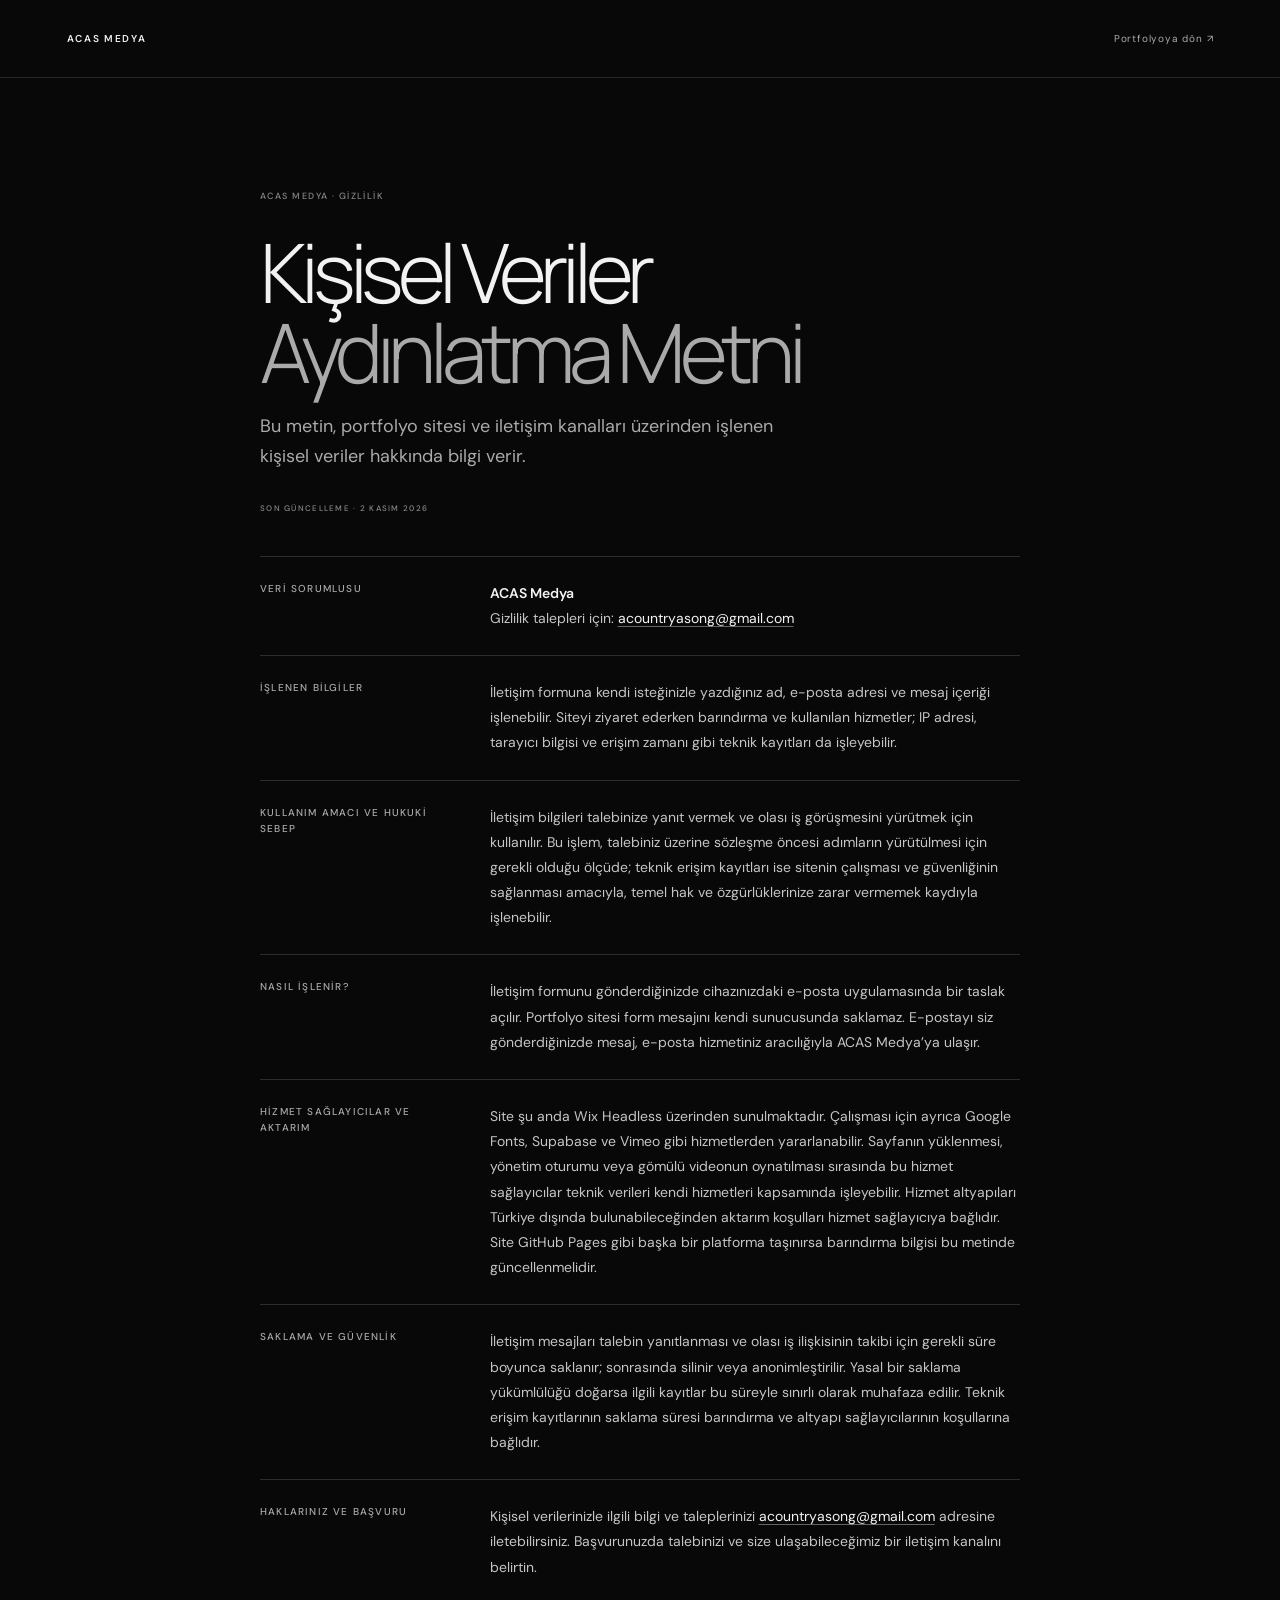
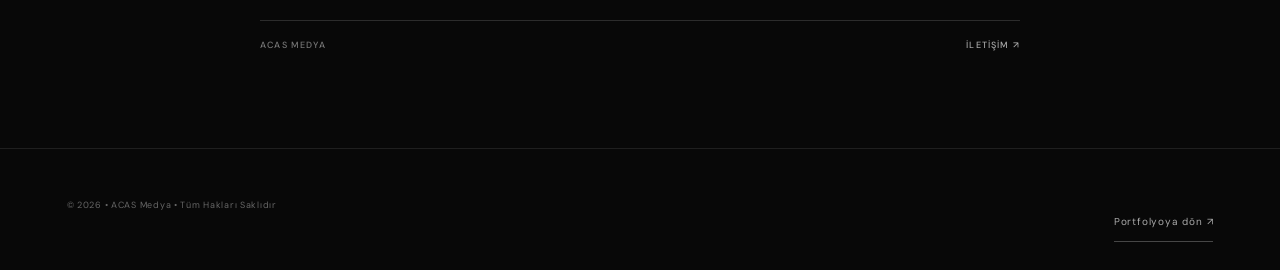
==== privacy.html @ 2cd81808 "Add files via upload" ====
<!doctype html>
<html lang="tr">
<head>
  <meta charset="utf-8">
  <meta name="viewport" content="width=device-width,initial-scale=1">
  <meta name="theme-color" content="#080808">
  <title>Kişisel Veriler Aydınlatma Metni · ACAS Medya</title>
  <meta name="description" content="ACAS Medya iletişim kanalları ve portfolyo sitesi kapsamında kişisel verilerin işlenmesine ilişkin aydınlatma metni.">
  <link rel="preconnect" href="https://fonts.googleapis.com">
  <link rel="preconnect" href="https://fonts.gstatic.com" crossorigin>
  <link href="https://fonts.googleapis.com/css2?family=DM+Sans:wght@300;400;500;600&family=Manrope:wght@300;400;500;600&display=swap" rel="stylesheet">
  <link rel="stylesheet" href="styles.css?v=20261102-privacy1">
  <link rel="stylesheet" href="project-layouts.css?v=20261102-privacy1">
  <link rel="stylesheet" href="privacy.css?v=20261102-privacy1">
</head>
<body class="privacy-document">
  <header class="privacy-header">
    <a class="privacy-wordmark" href="index.html" aria-label="ACAS Medya ana sayfası">ACAS MEDYA</a>
    <a class="privacy-back" href="index.html">Portfolyoya dön ↗</a>
  </header>
  <main class="privacy-main">
    <article class="privacy-sheet">
      <p class="privacy-eyebrow">ACAS MEDYA · GİZLİLİK</p>
      <h1>Kişisel Veriler<br><span>Aydınlatma Metni</span></h1>
      <p class="privacy-lead">Bu metin, portfolyo sitesi ve iletişim kanalları üzerinden işlenen kişisel veriler hakkında bilgi verir.</p>
      <p class="privacy-updated">SON GÜNCELLEME · 2 KASIM 2026</p>

      <section class="privacy-section">
        <h2>Veri sorumlusu</h2>
        <p><strong>ACAS Medya</strong><br>Gizlilik talepleri için: <a href="mailto:acountryasong@gmail.com">acountryasong@gmail.com</a></p>
      </section>

      <section class="privacy-section">
        <h2>İşlenen bilgiler</h2>
        <p>İletişim formuna kendi isteğinizle yazdığınız ad, e-posta adresi ve mesaj içeriği işlenebilir. Siteyi ziyaret ederken barındırma ve kullanılan hizmetler; IP adresi, tarayıcı bilgisi ve erişim zamanı gibi teknik kayıtları da işleyebilir.</p>
      </section>

      <section class="privacy-section">
        <h2>Kullanım amacı ve hukuki sebep</h2>
        <p>İletişim bilgileri talebinize yanıt vermek ve olası iş görüşmesini yürütmek için kullanılır. Bu işlem, talebiniz üzerine sözleşme öncesi adımların yürütülmesi için gerekli olduğu ölçüde; teknik erişim kayıtları ise sitenin çalışması ve güvenliğinin sağlanması amacıyla, temel hak ve özgürlüklerinize zarar vermemek kaydıyla işlenebilir.</p>
      </section>

      <section class="privacy-section">
        <h2>Nasıl işlenir?</h2>
        <p>İletişim formunu gönderdiğinizde cihazınızdaki e-posta uygulamasında bir taslak açılır. Portfolyo sitesi form mesajını kendi sunucusunda saklamaz. E-postayı siz gönderdiğinizde mesaj, e-posta hizmetiniz aracılığıyla ACAS Medya’ya ulaşır.</p>
      </section>

      <section class="privacy-section">
        <h2>Hizmet sağlayıcılar ve aktarım</h2>
        <p>Site şu anda Wix Headless üzerinden sunulmaktadır. Çalışması için ayrıca Google Fonts, Supabase ve Vimeo gibi hizmetlerden yararlanabilir. Sayfanın yüklenmesi, yönetim oturumu veya gömülü videonun oynatılması sırasında bu hizmet sağlayıcılar teknik verileri kendi hizmetleri kapsamında işleyebilir. Hizmet altyapıları Türkiye dışında bulunabileceğinden aktarım koşulları hizmet sağlayıcıya bağlıdır. Site GitHub Pages gibi başka bir platforma taşınırsa barındırma bilgisi bu metinde güncellenmelidir.</p>
      </section>

      <section class="privacy-section">
        <h2>Saklama ve güvenlik</h2>
        <p>İletişim mesajları talebin yanıtlanması ve olası iş ilişkisinin takibi için gerekli süre boyunca saklanır; sonrasında silinir veya anonimleştirilir. Yasal bir saklama yükümlülüğü doğarsa ilgili kayıtlar bu süreyle sınırlı olarak muhafaza edilir. Teknik erişim kayıtlarının saklama süresi barındırma ve altyapı sağlayıcılarının koşullarına bağlıdır.</p>
      </section>

      <section class="privacy-section">
        <h2>Haklarınız ve başvuru</h2>
        <p>Kişisel verilerinizle ilgili bilgi ve taleplerinizi <a href="mailto:acountryasong@gmail.com">acountryasong@gmail.com</a> adresine iletebilirsiniz. Başvurunuzda talebinizi ve size ulaşabileceğimiz bir iletişim kanalını belirtin.</p>
      </section>

      <div class="privacy-endnote"><span>ACAS MEDYA</span><a href="index.html#contact">İLETİŞİM ↗</a></div>
    </article>
  </main>
  <footer class="privacy-footer"><span>© 2026 • ACAS Medya • Tüm Hakları Saklıdır</span><a href="index.html">Portfolyoya dön ↗</a></footer>
</body>
</html>
---- styles.css ----
@import url('https://fonts.googleapis.com/css2?family=DM+Sans:wght@400;500;600;700&family=Manrope:wght@300;400;500;600&display=swap');
:root{--bg:#080808;--fg:#f4f4f4;--muted:#999;--violet:#ffffff}*{box-sizing:border-box}html{scroll-behavior:smooth;background:var(--bg)}body{margin:0;background:var(--bg);color:var(--fg);font-family:'DM Sans',Arial,sans-serif;-webkit-font-smoothing:antialiased}a{color:inherit;text-decoration:none}header{position:absolute;z-index:2;top:0;left:0;right:0;padding:25px 5.2vw;display:flex;justify-content:space-between;font-size:10px;letter-spacing:.14em;font-weight:600}header a{font-size:11px;font-weight:400;letter-spacing:.04em;color:#bbb}.hero{height:100svh;min-height:580px;position:relative;display:grid;place-items:center;overflow:hidden;text-align:center}.hero:after{content:'';position:absolute;width:min(65vw,760px);aspect-ratio:1;top:36%;left:50%;transform:translate(-50%,-50%);background:radial-gradient(circle,#22222238,transparent 68%);pointer-events:none}.hero>div{z-index:1;margin-top:-3vh}.hero small,section>small,footer>small,article>div>small{font-size:9px;letter-spacing:.17em;color:#aaa}.hero h1{font:300 clamp(74px,15vw,205px)/.95 Manrope,sans-serif;letter-spacing:-.095em;margin:25px 0}.hero h1 span,.project h2 span,footer h2 span{color:var(--violet)}.hero>div>p:last-child{font:300 clamp(15px,1.6vw,20px)/1.6 Manrope,sans-serif;color:#b3b3b3}.hero .hint{position:absolute;top:14%;left:50%;transform:translateX(-50%);white-space:nowrap;letter-spacing:.18em;color:#aaa;font-size:9px}.hero .foot{position:absolute;bottom:28px;left:5.2vw;right:5.2vw;display:flex;justify-content:space-between;color:#777;font-size:9px;letter-spacing:.15em}.intro{padding:170px 10vw 140px;max-width:1280px;margin:auto}.intro h2,footer h2{font:400 clamp(50px,8vw,104px)/.99 Manrope,sans-serif;letter-spacing:-.075em;margin:36px 0}.intro h2 i,.interlude i{font-style:normal;color:var(--violet)}.intro>p:last-child{max-width:390px;margin-left:auto;color:#aaa;line-height:1.8;font-size:15px}.project{padding:30px 5.2vw 155px;max-width:1600px;margin:auto;display:grid;grid-template-columns:minmax(0,1.12fr) minmax(300px,.72fr);align-items:center;gap:8vw}.project.reverse{grid-template-columns:minmax(300px,.72fr) minmax(0,1.12fr)}.project.reverse .art{order:2}.project.reverse>div:last-child{order:1}.art{height:min(57vw,690px);min-height:420px;position:relative;overflow:hidden;border-radius:3px;isolation:isolate}.art label{position:absolute;left:24px;bottom:22px;z-index:2;font-size:8px;letter-spacing:.15em;color:#fffa}.project h2{font:400 clamp(48px,6vw,82px)/.97 Manrope,sans-serif;letter-spacing:-.075em;margin:28px 0 22px}.project>div:last-child>p{font-size:14px;line-height:1.8;color:#aaa;max-width:390px}.project>div>small{font-size:9px;color:#dfdfdf;letter-spacing:.12em}.project>div>small:first-child{color:#888}.stats{display:flex;flex-wrap:wrap;gap:24px;margin:30px 0 5px}.stats b{font:400 clamp(25px,3vw,38px) Manrope,sans-serif;letter-spacing:-.07em}.stats small{display:block;font:9px 'DM Sans',sans-serif;color:#888;letter-spacing:0;margin-top:7px}.project>div:last-child>p.fine{font-size:10px;color:#777}.growth{background:radial-gradient(ellipse at 68% 44%,#6666664a,transparent 38%),linear-gradient(135deg,#161616,#0b0b0b 70%)}.growth:before,.growth:after{content:'';position:absolute;width:74%;aspect-ratio:1;border:1px solid #c2c2c235;border-radius:50%;left:57%;top:50%;transform:translate(-50%,-50%) rotate(-25deg)}.growth:after{width:57%;transform:translate(-50%,-50%) rotate(31deg)}.growth strong{position:absolute;top:36%;left:11%;z-index:1;font:300 clamp(40px,7vw,100px)/.8 Manrope,sans-serif;letter-spacing:-.09em}.growth strong i{font-size:.45em;color:#ffffff;font-style:normal;letter-spacing:.05em}.growth aside{position:absolute;right:9%;bottom:18%;z-index:1;font:400 clamp(30px,4vw,55px) Manrope,sans-serif;letter-spacing:-.08em}.growth aside small{display:block;font:8px 'DM Sans';letter-spacing:.15em;color:#aaa}.story{background:linear-gradient(160deg,#181818,#262626 53%,#4b4b4b)}.moon,.sun{position:absolute;width:115px;aspect-ratio:1;border-radius:50%;background:#e7e7e7;right:18%;top:14%;box-shadow:0 0 90px #dadada50}.story:before,.story:after{content:'';position:absolute;width:130%;height:47%;left:-15%;bottom:-15%;border-radius:50%;background:#393939;transform:rotate(-10deg)}.story:after{bottom:-27%;background:#1b1b1b;transform:rotate(8deg)}.story strong{position:absolute;z-index:1;top:36%;left:12%;font:400 clamp(35px,5vw,70px)/1.02 Manrope,sans-serif;letter-spacing:-.06em}.story strong i{font-style:normal;color:#dbdbdb}.story label{top:16%;bottom:auto!important}.chips{margin:26px 0;line-height:2;color:#ffffff;font-size:11px}.chips i{color:#888;font-style:normal;margin-left:6px}.perfume{background:radial-gradient(ellipse at 50% 72%,#95959544,transparent 42%),linear-gradient(140deg,#1a1a1a,#080808 62%,#212121)}.perfume:before,.perfume:after{content:'';position:absolute;width:75%;height:35%;left:13%;bottom:3%;border-radius:50%;filter:blur(30px);background:#7575754a}.perfume:after{left:40%;bottom:22%;width:48%;background:#bcbcbc2e}.bottle{position:absolute;width:24%;height:51%;left:39%;top:24%;border:1px solid #d1d1d160;border-radius:21px 21px 14px 14px;background:linear-gradient(100deg,#ffffff1a,#ffffff02 40%,#b9b9b91c);display:grid;place-items:center;color:#d9d9d9;font-size:10px;letter-spacing:.2em;box-shadow:0 25px 40px #0009}.bottle:before{content:'';position:absolute;width:34%;height:15%;top:-15%;background:linear-gradient(90deg,#424242,#bbbbbb,#4b4b4b);border-radius:3px 3px 0 0}.perfume>span{position:absolute;right:9%;top:12%;font-size:8px;letter-spacing:.2em;color:#b0b0b0;writing-mode:vertical-rl}.creator{background:linear-gradient(130deg,#111111,#1e1e1e 58%,#111111)}.window{position:absolute;left:10%;right:10%;top:15%;height:68%;background:#141414;border:1px solid #ffffff25;box-shadow:0 25px 90px #0009;transform:rotate(-2deg);padding:12px}.window>small{display:block;height:22px;font-size:7px!important}.cards{height:calc(100% - 22px);display:grid;grid-template-columns:1.2fr .8fr;gap:10px}.cards>b{background:linear-gradient(145deg,#ffffff,#747474 52%,#acacac);padding:16px;display:flex;align-items:end;font:600 clamp(20px,4vw,46px)/.82 Manrope,sans-serif;letter-spacing:-.06em}.cards aside{background:linear-gradient(135deg,#232323,#ffffff);padding:16px;font-size:8px;color:#ccc}.cards aside strong{display:block;margin:16px 0}.edit{background:radial-gradient(circle at 48% 45%,#ffffff,#1d1d1d 42%,#0d0d0d 78%)}.edit:before{content:'';position:absolute;width:70%;aspect-ratio:1;top:50%;left:50%;transform:translate(-50%,-50%);border:1px solid #cacaca3d;border-radius:50%;box-shadow:0 0 0 35px #b6b6b608,0 0 0 75px #b6b6b607,0 0 90px #8a8a8a55}.edit .play{position:absolute;z-index:1;top:50%;left:50%;transform:translate(-50%,-50%);width:80px;height:80px;border:1px solid #fff8;border-radius:50%;display:grid;place-items:center}.edit strong{position:absolute;left:12%;top:29%;font:400 clamp(33px,6vw,80px)/.78 Manrope,sans-serif;letter-spacing:-.08em}.language{background:linear-gradient(135deg,#151515,#232323 60%,#111)}.back{position:absolute;inset:3% auto auto 3%;font:400 clamp(50px,10vw,145px)/.85 Manrope,sans-serif;letter-spacing:-.08em;color:#ffffff09}.langcard{position:absolute;top:20%;left:22%;width:56%;height:58%;background:linear-gradient(145deg,#1d1d1ddd,#131313dd);border:1px solid #ffffff24;box-shadow:0 20px 70px #0007;padding:7%;display:flex;flex-direction:column;justify-content:space-between;transform:rotate(3deg)}.langcard small,.langcard i{font-size:8px;letter-spacing:.18em;color:#aaa}.langcard b{font:400 clamp(36px,7vw,92px)/.82 Manrope,sans-serif;letter-spacing:-.08em}.langcard i{font-style:normal;color:#ffffff}.history{background:linear-gradient(160deg,#212121,#4a4a4a 60%,#151515)}.history .sun{width:34%;background:radial-gradient(circle,#c0c0c060,#b0b0b030 60%,transparent 70%)}.silhouette{position:absolute;bottom:-3%;left:31%;width:40%;height:68%;background:linear-gradient(90deg,#111,#262626 55%,#0f0f0f);clip-path:polygon(42% 0,58% 0,65% 12%,76% 17%,74% 30%,85% 34%,89% 100%,10% 100%,17% 40%,27% 34%,28% 22%,38% 16%)}.history>strong{position:absolute;left:9%;top:35%;font:400 clamp(38px,6vw,78px)/.8 Manrope,sans-serif;letter-spacing:-.07em}.history>strong i{font-size:.65em;color:#b5b5b5;font-style:normal}.interlude{padding:125px 10vw 155px;max-width:1400px;margin:auto;font:400 clamp(44px,7vw,88px)/1 Manrope,sans-serif;letter-spacing:-.07em}.interlude i{display:block}.interlude span{display:block;color:var(--violet);margin-top:25px;font-size:35px}footer{padding:155px 10vw 30px;max-width:1400px;margin:auto}footer p{color:#999;font-size:14px}footer>a{display:inline-block;margin-top:45px;font-size:9px;letter-spacing:.18em;border-bottom:1px solid #ffffff40;padding-bottom:12px}.legal{display:flex;justify-content:space-between;border-top:1px solid #ffffff20;margin-top:140px;padding-top:18px;color:#666}.reveal{opacity:0;transform:translateY(26px);transition:opacity .8s ease,transform .8s cubic-bezier(.2,.7,.2,1)}.reveal.visible{opacity:1;transform:none}:focus-visible{outline:2px solid var(--violet);outline-offset:5px}@media(max-width:800px){.project,.project.reverse{grid-template-columns:1fr;gap:34px;padding:20px 6vw 110px}.project.reverse .art,.project.reverse>div:last-child{order:initial}.art{height:74vw;min-height:330px;max-height:560px}.project>div:last-child{padding:0 3vw}.project h2{font-size:clamp(53px,12vw,82px)}.intro{padding:125px 8vw 105px}.intro>p:last-child{margin:25px 0 0}footer{padding:100px 8vw 25px}}@media(max-width:520px){header{padding:21px 6vw}.hero{min-height:560px}.hero>div{margin-top:-6vh}.hero h1{font-size:clamp(70px,18vw,100px);margin:23px 0}.hero small{font-size:7px}.hero .hint{top:15%;font-size:8px}.hero .foot{font-size:8px}.intro h2{font-size:clamp(49px,13vw,67px)}.project{padding-bottom:90px!important}.art{min-height:300px}.art label{left:17px;bottom:16px;font-size:7px}.project h2{margin:24px 0 18px}.project>div:last-child>p{font-size:13px}.stats{gap:20px}.stats b{font-size:31px}.chips{font-size:10px}.interlude{padding:80px 8vw 95px;font-size:clamp(42px,11vw,61px)}footer h2{font-size:clamp(58px,14vw,80px)}.legal{margin-top:95px;font-size:8px}}@media(prefers-reduced-motion:reduce){html{scroll-behavior:auto}.reveal{opacity:1;transform:none;transition:none}*{animation-duration:.01ms!important;transition-duration:.01ms!important}}
/* Real project images supplied by the user */
.art-photo{position:absolute;inset:0;width:100%;height:100%;object-fit:cover}
.story.has-photo{background:#131313}.story-photo{object-position:center;filter:brightness(.84)}.story.has-photo:before,.story.has-photo:after{display:none}.story.has-photo .moon{display:none}.story.has-photo strong{top:auto;bottom:15%;left:8%;padding:12px 16px;background:#080808b5;border-left:2px solid var(--violet);font-size:clamp(24px,3.5vw,46px)}
.perfume.has-photo{background:#111}.perfume.has-photo .art-photo{object-position:center 55%}.perfume.has-photo:before,.perfume.has-photo:after,.perfume.has-photo .bottle,.perfume.has-photo>span{display:none}.perfume.has-photo label{background:#080808a8;padding:8px 10px}
.creator-real{background:#0c0c0c}.creator-grid{position:absolute;inset:9% 8% 13%;display:grid;grid-template-columns:1.25fr 1fr 1fr;grid-template-rows:1fr 1fr;gap:10px;transform:rotate(-1deg)}.creator-grid img{width:100%;height:100%;object-fit:cover;border:1px solid #ffffff30;box-shadow:0 12px 30px #0008}.creator-banner{grid-column:1/3;grid-row:1;object-position:center}.creator-screen{grid-column:3;grid-row:1}.creator-end{grid-column:1;grid-row:2}.creator-emotes{grid-column:2;grid-row:2}.creator-icon{grid-column:3;grid-row:2;object-fit:contain;background:#161616}.creator-thumb{display:none}
.edit-real .art-photo{inset:14% 16%;width:68%;height:65%;object-fit:contain;opacity:.95}.edit-real:before{content:'';position:absolute;inset:0;background:linear-gradient(90deg,#15151590,#15151530 50%,#15151580);z-index:1}.edit-real .play,.edit-real strong,.edit-real label{z-index:2}
@media(max-width:800px){.creator-grid{inset:10% 6% 15%;gap:7px}}
.creator-icon{display:none}.creator-thumb{display:block;grid-column:3;grid-row:2}
.video-selection,.skills{max-width:1400px;margin:auto;padding:120px 8vw 110px}.video-selection h2,.skills h2{font:400 clamp(48px,7vw,88px)/.99 Manrope,sans-serif;letter-spacing:-.075em;margin:35px 0}.video-selection h2 em,.skills h2 em{color:var(--violet);font-style:normal}.video-intro{max-width:420px;color:#999;font-size:14px;line-height:1.7;margin:0 0 38px auto}.video-grid{display:grid;grid-template-columns:repeat(2,minmax(0,1fr));gap:20px}.video-card{border:1px solid #ffffff1c;background:#101010}.video-card summary{cursor:pointer;list-style:none}.video-card summary::-webkit-details-marker{display:none}.video-poster{height:clamp(210px,30vw,390px);position:relative;display:flex;flex-direction:column;justify-content:space-between;padding:24px;overflow:hidden;background:#161616}.video-poster:before{content:'';position:absolute;inset:0;background:radial-gradient(ellipse at 75% 30%,#8d8d8d3c,transparent 40%),linear-gradient(135deg,#161616,#0b0b0b)}.video-poster span,.video-poster strong,.video-poster i{position:relative;z-index:1}.video-poster span{font-size:8px;letter-spacing:.17em;color:#c4c4c4}.video-poster strong{font:400 clamp(32px,5vw,62px)/.92 Manrope,sans-serif;letter-spacing:-.07em}.video-poster i{align-self:flex-end;border:1px solid #ffffff77;border-radius:50%;width:42px;height:42px;display:grid;place-items:center;font-style:normal;font-size:12px;padding-left:3px}.poster-dil:before{background:radial-gradient(ellipse at 26% 75%,#5b5b5b55,transparent 45%),linear-gradient(145deg,#1a1a1a,#111)}.poster-belediye:before{background:radial-gradient(ellipse at 80% 30%,#9f9f9f50,transparent 44%),linear-gradient(145deg,#212121,#0d0d0d)}.poster-kanuni:before{background:radial-gradient(circle at 65% 28%,#afafaf40,transparent 35%),repeating-linear-gradient(165deg,transparent 0 50px,#cdcdcd0b 51px 52px),linear-gradient(145deg,#242424,#111111)}.video-card>video{display:block;width:100%;background:#050505;max-height:72vh}.video-card summary>p{padding:14px 18px;margin:0;font-size:11px;color:#e5e5e5}.video-card summary>p small{display:block;font-size:9px;color:#818181;margin-top:5px}.video-card[open] summary>p{color:var(--violet)}.video-selection>.fine{font-size:10px;color:#777;margin-top:16px}.skills{padding-top:40px}.skill-table{border-top:1px solid #ffffff3a;margin-top:45px}.skill-row{display:grid;grid-template-columns:.9fr 1.35fr .8fr;gap:24px;align-items:center;padding:20px 16px;border-bottom:1px solid #ffffff20;font-size:12px}.skill-row strong{font-size:13px;font-weight:500;color:#efefef}.skill-row span{color:#999999;line-height:1.5}.skill-row a{justify-self:end;color:#ffffff;font-size:10px;white-space:nowrap}.skill-head{padding:12px 16px;color:#777;font-size:8px;letter-spacing:.17em}.skill-head span:last-child{text-align:right}.video-selection .eyebrow,.skills .eyebrow{color:#aaa}@media(max-width:700px){.video-selection,.skills{padding:85px 6vw 75px}.video-grid{grid-template-columns:1fr;gap:14px}.video-poster{height:64vw;max-height:360px}.skill-row{grid-template-columns:1fr auto;gap:8px 16px;padding:16px 10px}.skill-row>span:nth-child(2){grid-column:1/-1;grid-row:2}.skill-row a{grid-column:2;grid-row:1}.skill-head{display:none}.skill-row strong{font-size:12px}.skill-row a{font-size:9px}}
/* Local editing panel */
[data-edit-key]{white-space:pre-line}.topbar nav{display:flex;align-items:center;gap:22px}.admin-trigger{border:1px solid #ffffff2d;background:#ffffff08;color:#c7c7c7;border-radius:30px;padding:8px 12px;font:500 10px 'DM Sans',sans-serif;cursor:pointer}.admin-trigger span{color:var(--violet);margin-left:5px}.admin-panel{width:min(760px,calc(100vw - 28px));max-height:min(88vh,900px);border:1px solid #ffffff24;border-radius:12px;background:#111111;color:#f4f4f4;padding:26px 30px;box-shadow:0 30px 120px #000c}.admin-panel::backdrop{background:#000b;backdrop-filter:blur(6px)}.admin-head{display:flex;align-items:center;justify-content:space-between}.admin-head h2{font:400 clamp(28px,5vw,42px) Manrope,sans-serif;letter-spacing:-.06em;margin:8px 0}.admin-head button{width:38px;height:38px;border-radius:50%;border:1px solid #ffffff2b;background:none;color:white;font-size:26px;cursor:pointer}.admin-note{color:#929292;font-size:12px;line-height:1.6}.admin-tabs{display:flex;gap:6px;border-bottom:1px solid #ffffff24;margin-top:22px}.admin-tabs button,.admin-footer button,.import-button{border:0;background:none;color:#999;padding:12px 14px;font:inherit;font-size:11px;cursor:pointer}.admin-tabs button.active{color:#fff;border-bottom:1px solid var(--violet)}.admin-tab{padding:18px 0}.admin-tab[hidden]{display:none}.edit-fields{display:grid;grid-template-columns:1fr 1fr;gap:13px 16px;max-height:43vh;overflow:auto;padding-right:7px}.edit-field,.admin-tab form label{display:grid;gap:7px;color:#c3c3c3;font-size:10px;letter-spacing:.03em}.edit-field textarea,.admin-tab input:not([type=file]){width:100%;resize:vertical;border:1px solid #ffffff23;border-radius:6px;background:#080808;color:#eee;padding:10px;font:12px/1.5 'DM Sans',sans-serif;min-height:42px}.admin-tab form{display:grid;grid-template-columns:1fr 1fr;gap:13px 16px}.admin-tab form label:nth-child(4){grid-column:1/-1}.admin-tab input[type=file]{font-size:10px;color:#aaa}.field-hint{color:#777;font-size:9px}.primary-button{border:0;border-radius:30px;background:#eee;color:#141414;padding:11px 17px;font:600 11px 'DM Sans',sans-serif;cursor:pointer;margin-top:17px}.admin-status{min-height:18px;color:#ffffff;font-size:10px}.admin-tab h3{font:400 19px Manrope,sans-serif}.admin-cert-list{display:grid;gap:7px;margin-top:16px}.admin-cert-row{display:flex;align-items:center;justify-content:space-between;gap:12px;border-top:1px solid #ffffff1c;padding:10px 0;color:#aaa;font-size:10px}.admin-cert-row button{border:1px solid #ffffff28;background:none;color:#ccc;border-radius:20px;padding:6px 10px;font-size:9px;cursor:pointer}.admin-footer{display:flex;justify-content:flex-end;align-items:center;gap:6px;border-top:1px solid #ffffff20;padding-top:12px}.admin-footer button,.import-button{font-size:9px;color:#818181;padding:8px}.import-button{display:inline-block}.certificates{max-width:1400px;margin:auto;padding:70px 8vw 50px}.certificates[hidden]{display:none}.certificates h2{font:400 clamp(44px,6vw,72px) Manrope,sans-serif;letter-spacing:-.07em;margin:22px 0}.certificate-grid{display:grid;grid-template-columns:repeat(auto-fill,minmax(210px,1fr));gap:16px}.certificate-card{border:1px solid #ffffff20;background:#101010;padding:16px}.certificate-card img{display:block;max-width:100%;max-height:230px;object-fit:contain;margin:0 auto 14px}.certificate-card h3{font:500 16px Manrope,sans-serif}.certificate-card p{color:#929292;font-size:11px}.certificate-card a{color:#ffffff;font-size:10px}@media(max-width:600px){.admin-panel{padding:19px 17px}.edit-fields,.admin-tab form{grid-template-columns:1fr;max-height:48vh}.admin-tab form label:nth-child(4){grid-column:auto}.admin-footer{justify-content:center;gap:0}.topbar nav{gap:12px}.admin-trigger{padding:7px 9px;font-size:9px}}
/* Portfolio admin and dynamic content */
.hero h1{position:relative;z-index:1}.hero .hint{z-index:2}.project-list .project{opacity:1;transform:none}.project .art{min-height:340px}.art-photo{z-index:0}.art-label{position:absolute;z-index:3;left:22px;bottom:20px;padding:8px 10px;background:#080808a6;color:#eee;font-size:8px;letter-spacing:.14em}.art-gallery{position:absolute;inset:0;display:grid;gap:8px;padding:8px}.gallery-2{grid-template-columns:1fr 1fr}.gallery-3,.gallery-4,.gallery-5{grid-template-columns:1fr 1fr;grid-template-rows:1fr 1fr}.gallery-img{width:100%;height:100%;min-height:0;object-fit:cover}.gallery-img-1{grid-row:1/3}.art-gallery.gallery-2 .gallery-img-1{grid-row:auto}.project-copy{min-width:0}.project-index{display:flex;gap:15px;align-items:center;color:#999;font-size:10px;letter-spacing:.14em}.project-index span{color:#ffffff}.project-title{overflow-wrap:anywhere}.project-details,.project-video{margin-top:18px;border-top:1px solid #ffffff24;border-bottom:1px solid #ffffff24;padding:13px 0;color:#aaa}.project-details summary,.project-video summary{cursor:pointer;font-size:11px}.detail-list{display:grid;grid-template-columns:120px 1fr;gap:9px 16px;font-size:11px;line-height:1.6;margin:18px 0}.detail-list dt{color:#777}.detail-list dd{margin:0;color:#c3c3c3}.project-video video{display:block;width:100%;margin-top:14px;max-height:65vh;background:#050505}.stats{display:grid;grid-template-columns:repeat(auto-fit,minmax(90px,1fr));gap:14px}.metric{padding:14px 10px;border-top:1px solid #ffffff30}.metric strong{display:block;font:400 clamp(25px,3vw,38px) Manrope,sans-serif;letter-spacing:-.06em}.metric small{display:block;margin-top:5px;color:#999;font-size:9px}.metric-note{color:#828282!important;font-size:10px!important}.skill-cards{display:grid;grid-template-columns:repeat(3,minmax(0,1fr));border-top:1px solid #ffffff30;margin-top:42px}.skill-card{padding:25px 22px 30px;border-bottom:1px solid #ffffff25;border-right:1px solid #ffffff1b;min-height:190px}.skill-card:nth-child(3n){border-right:0}.skill-icon{color:#ffffff;font:10px Manrope,sans-serif;letter-spacing:.15em}.skill-card h3{font:400 23px Manrope,sans-serif;letter-spacing:-.04em;margin:23px 0 10px}.skill-tools,.skill-level{font-size:11px;color:#909090;line-height:1.7}.skill-level{color:#ffffff}.backend-status,.auth-bar{padding:12px 14px;background:#ffffff08;border:1px solid #ffffff18;color:#aaa;font-size:11px;line-height:1.6}.auth-bar{display:flex;flex-wrap:wrap;align-items:center;gap:8px;margin-top:8px}.auth-bar span{flex:1 1 100%;color:#c0c0c0}.auth-bar button,.manager-toolbar button,.item-actions button,.media-ref button{border:1px solid #ffffff2c;border-radius:30px;background:#ffffff08;color:#e5e5e5;padding:8px 11px;font:inherit;font-size:10px;cursor:pointer}.auth-bar button:disabled,.admin-tabs button:disabled,.admin-footer button:disabled{opacity:.4;cursor:not-allowed}.admin-tabs{overflow-x:auto;scrollbar-width:thin}.admin-tabs button{white-space:nowrap}.manager-toolbar{display:flex;align-items:center;justify-content:space-between;gap:14px;color:#999;font-size:11px}.manager-toolbar>div{display:flex;gap:7px;flex-wrap:wrap;justify-content:flex-end}.item-manager{display:grid;gap:9px;margin-top:16px;max-height:48vh;overflow:auto;padding-right:4px}.manage-item{border:1px solid #ffffff20;background:#ffffff04;padding:0 14px}.manage-item>summary{padding:14px 2px;cursor:pointer;color:#e4e4e4;font-size:12px}.manage-grid{display:grid;grid-template-columns:1fr 1fr;gap:12px;padding:4px 0 16px}.manage-grid .admin-field{display:grid;gap:7px;color:#aaa;font-size:10px}.manage-grid input:not([type=file]),.manage-grid textarea,.manage-grid select{width:100%;min-height:40px;padding:9px;border:1px solid #ffffff24;border-radius:5px;background:#0b0b0b;color:#eee;font:12px/1.5 'DM Sans',sans-serif}.manage-grid textarea{resize:vertical}.manage-grid input[type=file]{max-width:100%;color:#aaa;font-size:10px}.manage-grid .media-manager{grid-column:1/-1;display:grid;gap:9px;border-top:1px solid #ffffff20;padding-top:14px;color:#aaa;font-size:10px}.media-ref-list{display:grid;gap:6px}.media-ref{display:flex;justify-content:space-between;align-items:center;gap:8px;padding:8px;background:#ffffff08;color:#aaa;overflow-wrap:anywhere}.media-ref button,.item-actions button{padding:6px 10px}.asset-current{grid-column:1/-1;color:#ffffff;font-size:10px}.admin-check{display:flex;align-items:center;gap:8px;color:#aaa;font-size:10px}.item-actions{display:flex;justify-content:flex-end;gap:7px;border-top:1px solid #ffffff1a;padding:10px 0}.item-actions .danger-button{color:#ababab;border-color:#54545433}.admin-footer{flex-wrap:wrap}.admin-footer .primary-button{color:#111;background:#f1f1f1}.admin-status.error{color:#adadad}.import-button{border:1px solid #ffffff25;border-radius:24px;cursor:pointer}.footer-bottom{display:flex;justify-content:space-between;border-top:1px solid #ffffff20;margin-top:100px;padding-top:18px;color:#777;font-size:9px;letter-spacing:.12em}.contact-open{margin-top:16px;padding:12px 0;border:0;border-bottom:1px solid #ffffff55;background:none;color:#f2f2f2;font:inherit;font-size:11px;letter-spacing:.08em;cursor:pointer}.contact-panel{width:min(520px,calc(100vw - 28px));border:1px solid #ffffff24;border-radius:12px;background:#111111;color:#f4f4f4;padding:32px}.contact-panel::backdrop{background:#000b;backdrop-filter:blur(6px)}.contact-panel>#closeContact{float:right;border:0;background:none;color:#fff;font-size:25px}.contact-panel h2{font:400 clamp(35px,7vw,58px)/1 Manrope,sans-serif;letter-spacing:-.06em}.contact-option{display:inline-block;color:#ffffff;margin:12px 15px 5px 0;font-size:12px}.contact-detail,.contact-empty{display:block;color:#999;font-size:11px}.social-options{margin-top:12px}.certificate-card{border-radius:3px}.certificate-card img{max-height:280px;width:100%;object-fit:contain;background:#090909}.project-list:empty{min-height:10vh}
@media(max-width:700px){.skill-cards{grid-template-columns:1fr 1fr}.skill-card:nth-child(3n){border-right:1px solid #ffffff1b}.skill-card:nth-child(2n){border-right:0}.skill-card{padding:20px 14px;min-height:165px}.skill-card h3{font-size:19px}.manager-toolbar{align-items:flex-start;flex-direction:column}.manager-toolbar>div{justify-content:flex-start}.manage-grid{grid-template-columns:1fr}.manage-grid .media-manager,.asset-current{grid-column:auto}.admin-footer{justify-content:flex-start}.project-video video{max-height:50vh}.detail-list{grid-template-columns:95px 1fr}.contact-panel{padding:25px 20px}}
@media(max-width:420px){.skill-cards{grid-template-columns:1fr}.skill-card,.skill-card:nth-child(3n){border-right:0}.admin-footer>*{font-size:9px!important}.auth-bar button{font-size:9px}.art{min-height:280px}}
.youtube-frame{display:block;width:100%;aspect-ratio:16/9;border:0;background:#050505;margin-top:14px}.video-card.has-youtube>iframe{width:100%}.video-card.has-vimeo>iframe{width:100%}.video-poster-youtube{background-position:center;background-size:cover}
.project-social{grid-column:1/-1;order:3;width:100%;align-self:stretch;margin-top:0;padding:36px 0 0;border-top:1px solid #ffffff24;color:#aaa}.social-heading{margin:0 0 20px;color:#999;font:500 10px 'DM Sans',sans-serif;letter-spacing:.16em;text-transform:uppercase}.social-profile-grid{display:grid;grid-template-columns:repeat(2,minmax(0,1fr));gap:24px}.social-profile{min-width:0;overflow:hidden;border:1px solid #ffffff1e;background:#0d0d0d;padding:18px}.social-profile h4{margin:0 0 14px;color:#e5e5e5;font:500 12px 'DM Sans',sans-serif}.instagram-profile-frame{display:block;width:100%;height:560px;margin:0 auto;border:0;background:#fff}.tiktok-profile-card{display:grid;align-content:center;justify-items:start;gap:14px;min-height:420px;padding:36px;background:radial-gradient(ellipse at 82% 15%,#5c5c5c30,transparent 38%),radial-gradient(ellipse at 13% 80%,#c8c8c828,transparent 42%),#101010}.tiktok-profile-brand{font-size:10px;letter-spacing:.18em;color:#d7d7d7}.tiktok-profile-name{font:400 clamp(28px,4vw,46px)/1.05 Manrope,sans-serif;letter-spacing:-.05em;color:#fff}.tiktok-profile-handle{font-size:13px;color:#aaa}.tiktok-profile-stats{display:flex;gap:34px;margin-top:16px}.tiktok-profile-stats>div{display:grid;gap:5px}.tiktok-profile-stats strong{font:400 25px Manrope,sans-serif;color:#fff}.tiktok-profile-stats small,.tiktok-profile-date{font-size:10px;color:#aaa}.social-profile-link{display:inline-block;margin-top:12px;color:#ffffff;font-size:10px}@media(max-width:700px){.social-profile-grid{grid-template-columns:1fr}.tiktok-profile-card{min-height:320px;padding:24px}}
.project{grid-template-columns:minmax(0,1fr) minmax(0,1fr);gap:5vw;align-items:start}.project .art{order:0!important;align-self:start}.project>.project-copy{order:0!important;display:grid;grid-template-columns:minmax(0,1fr) minmax(0,1fr);align-content:start;column-gap:22px;row-gap:0}.project-copy>.project-index,.project-copy>.project-title,.project-copy>.project-description{grid-column:1/-1}.project-copy>.stats{grid-column:1;grid-row:4;align-content:start;grid-template-columns:repeat(2,minmax(0,1fr));gap:8px}.project-copy>.project-details{grid-column:2;grid-row:4;margin:0;padding:14px 0;border-top:1px solid #ffffff24;border-bottom:0;color:#aaa}.detail-heading{margin:0 0 14px;color:#dbdbdb;font:500 11px 'DM Sans',sans-serif;letter-spacing:.08em}.detail-list{grid-template-columns:1fr;gap:4px 0;margin:0}.detail-list dt{margin-top:8px;color:#ffffff;font-size:9px;text-transform:uppercase;letter-spacing:.1em}.detail-list dd{font-size:11px}.project-copy>.project-details:only-of-type{grid-column:1/-1;grid-row:4}.project-social{grid-column:1/-1;order:0;width:auto;padding:22px 0 0;border-top:1px solid #ffffff24}.social-profile-grid{gap:12px}.social-profile{display:grid;align-content:start;justify-items:start;gap:11px;min-height:190px;padding:17px;background:radial-gradient(ellipse at 90% 0%,#93939322,transparent 42%),#101010;transition:border-color .2s,transform .2s}.social-profile:hover{border-color:#a5a5a580;transform:translateY(-2px)}.social-profile-brand{color:#ffffff;font-size:8px;letter-spacing:.16em}.social-profile-name{color:#f3f3f3;font:400 clamp(19px,2vw,27px)/1.1 Manrope,sans-serif;overflow-wrap:anywhere}.social-profile-handle{color:#aaa;font-size:10px}.social-profile-stats{display:flex;gap:22px}.social-profile-stats>div{display:grid;gap:2px}.social-profile-stats strong{color:#fff;font:400 20px Manrope,sans-serif}.social-profile-stats small{color:#999;font-size:9px}.social-profile-link{color:#ffffff;font-size:9px;margin-top:auto}.project-video{grid-column:1/-1;justify-self:center;width:min(100%,520px);margin:22px auto 0;padding:12px 20px;text-align:center;border:1px solid #ffffff36;border-radius:40px}.project-video summary{list-style:none}.project-video summary::-webkit-details-marker{display:none}.project-video summary:before{content:'▶';margin-right:10px;color:#ffffff;font-size:9px}.project-video[open]{width:100%;border-radius:4px}.project-video .youtube-frame,.project-video video{margin-top:14px}.stats .metric{padding:11px 5px}.metric strong{font-size:clamp(20px,2.5vw,31px)}.metric small{font-size:8px;line-height:1.35}.metric-note{display:none!important}.skill-cards{grid-template-columns:repeat(2,minmax(0,1fr));border-top:1px solid #ffffff30}.skill-card{position:relative;display:grid;grid-template-columns:46px minmax(0,1fr);align-content:start;gap:2px 14px;min-height:116px;padding:19px 15px;border-right:1px solid #ffffff1b}.skill-icon{grid-row:1/4;display:grid;place-items:center;width:42px;height:42px;border:1px solid #ffffff24;border-radius:50%;color:#cfcfcf;font-size:9px}.skill-card h3{margin:2px 0 3px;font:500 15px/1.25 'DM Sans',sans-serif;letter-spacing:-.02em}.skill-tools{font-size:10px;line-height:1.45;color:#a0a0a0}.skill-level{display:none}.skill-project{grid-column:2;color:#ffffff;font-size:9px;margin-top:5px}
@media(max-width:700px){.project{grid-template-columns:1fr;gap:25px;padding-bottom:80px}.project .art{min-height:300px;height:78vw;max-height:540px}.project>.project-copy{grid-template-columns:minmax(0,1fr) minmax(0,1fr);column-gap:14px}.project-copy>.stats{grid-column:1;grid-row:4}.project-copy>.project-details{grid-column:2;grid-row:4}.project-copy>.project-details:only-of-type{grid-column:1/-1}.project-social{padding-top:18px}.social-profile-grid{grid-template-columns:repeat(2,minmax(0,1fr));gap:9px}.social-profile{min-height:174px;padding:12px}.social-profile-stats{gap:12px}.social-profile-stats strong{font-size:17px}.skill-cards{grid-template-columns:1fr}.skill-card{border-right:0;min-height:95px;padding:15px 8px}.project-video{margin-top:12px}}

.art-music{background:radial-gradient(circle at 52% 50%,#89898944,transparent 34%),linear-gradient(145deg,#161616,#090909)}.music-disc{position:absolute;left:50%;top:45%;transform:translate(-50%,-50%);width:min(29vw,300px);aspect-ratio:1;border:1px solid #ffffff3d;border-radius:50%;display:grid;place-items:center;color:#ffffff;font-size:100px;background:repeating-radial-gradient(circle,#161616 0 9px,#212121 10px 11px)}.music-caption{position:absolute;top:28px;left:28px;font-size:9px;letter-spacing:.17em;color:#ffffff}.music-title{position:absolute;left:28px;bottom:25px;max-width:70%;font:400 clamp(30px,4vw,54px)/1 Manrope,sans-serif;letter-spacing:-.06em;color:#f1f1f1}

/* User-directed polish: editorial gallery, visible skill tree, and final light transition */.gallery-7{grid-template-columns:repeat(3,minmax(0,1fr));grid-template-rows:1.15fr 1fr 1fr;gap:10px;padding:10px}.gallery-7 .gallery-img-1{grid-area:1/1/2/3}.gallery-7 .gallery-img-2{grid-area:1/3/2/4}.gallery-7 .gallery-img-3{grid-area:2/1/3/2}.gallery-7 .gallery-img-4{grid-area:2/2/3/3}.gallery-7 .gallery-img-5{grid-area:2/3/3/4}.gallery-7 .gallery-img-6{grid-area:3/1/4/2}.gallery-7 .gallery-img-7{grid-area:3/2/4/3}.gallery-7 .gallery-img-1,.gallery-7 .gallery-img-2{grid-row:auto}.art-video{position:absolute;inset:0;width:100%;height:100%;object-fit:contain;background:#050505;z-index:2}.project-video{padding:15px 27px;font-size:13px;letter-spacing:.06em}.footer{position:relative;background:#f3f3f3;color:#141414;padding:150px 10vw 42px;transition:background-color .4s}.footer:before{content:'';position:absolute;left:0;right:0;top:0;height:110px;background:linear-gradient(to bottom,#080808,#f3f3f3)}.footer .eyebrow{color:#7e7e7e}.footer h2{position:relative;color:#141414;max-width:1100px}.footer h2 span{color:#ffffff}.footer .contact-open{color:#141414;border-color:#14141455}.footer .footer-bottom{border-color:#14141426;color:#636363}.skills{padding-bottom:145px}.skill-intro{max-width:440px;color:#999;font-size:12px;line-height:1.6;margin:0}.skill-cards{display:grid;grid-template-columns:repeat(3,minmax(0,1fr));gap:11px;margin-top:38px;border:0}.skill-card{position:relative;display:grid;grid-template-columns:52px minmax(0,1fr) auto;grid-template-rows:auto auto auto auto;align-content:start;gap:3px 12px;min-height:150px;padding:17px;border:1px solid #ffffff1c;background:#111111;border-radius:4px}.skill-brand{position:relative;grid-column:1;grid-row:1/3;width:48px;height:48px;display:grid;place-items:center;border:1px solid #ffffff20;border-radius:11px;background:#191919;overflow:hidden}.skill-mark{color:#d7d7d7;font:600 13px Manrope,sans-serif}.skill-logo{position:absolute;inset:8px;width:32px;height:32px;object-fit:contain;background:#191919}.skill-score{grid-column:3;grid-row:1;color:#ffffff;font:500 11px Manrope,sans-serif;white-space:nowrap}.skill-card h3{grid-column:2;grid-row:1;margin:1px 0 0;font:500 13px/1.3 'DM Sans',sans-serif;letter-spacing:0;color:#f0f0f0}.skill-tools{grid-column:2/4;grid-row:2;min-height:31px;margin:4px 0 7px;font-size:10px;line-height:1.5;color:#a3a3a3}.skill-track{grid-column:1/4;grid-row:3;height:5px;border-radius:9px;background:#ffffff18;overflow:hidden}.skill-progress{display:block;height:100%;border-radius:inherit;background:linear-gradient(90deg,#ffffff,#ffffff)}.skill-project{grid-column:1/4;grid-row:4;justify-self:end;margin-top:7px;color:#ffffff;font-size:9px}.skill-card:hover{border-color:#a5a5a577;background:#151515}.music-caption{position:absolute;top:25px;left:28px}.music-title{position:absolute;top:58px;left:28px;bottom:auto;max-width:none;font-size:clamp(27px,3.4vw,45px)}.music-track-list{position:absolute;top:130px;right:22px;left:22px;display:grid;grid-template-columns:1fr 1fr;gap:8px;z-index:2}.music-track{display:flex;align-items:center;justify-content:space-between;gap:9px;min-width:0;padding:11px 12px;border:1px solid #ffffff2c;background:#090909bd;color:#eee;font-size:10px;line-height:1.4}.music-track>span{overflow-wrap:anywhere}.music-play{flex:none;border:1px solid #ffffff3a;border-radius:50px;background:#ffffff0a;color:#ffffff;padding:6px 10px;font:inherit;font-size:8px}.music-play:disabled{opacity:.55}.art-music .music-track-list{top:126px}@media(max-width:700px){.gallery-7{grid-template-rows:1fr 1fr 1fr;gap:6px;padding:6px}.skill-cards{grid-template-columns:1fr 1fr;gap:8px}.skill-card{grid-template-columns:42px minmax(0,1fr) auto;min-height:142px;padding:12px;gap:3px 8px}.skill-brand{width:40px;height:40px}.skill-logo{inset:6px;width:28px;height:28px}.skill-card h3{font-size:12px}.skill-tools{font-size:9px}.music-track-list{top:108px;left:12px;right:12px;gap:6px}.music-track{padding:8px;font-size:9px}.music-play{padding:5px 7px}.music-title{top:48px;left:16px}.music-caption{left:16px;top:18px}.footer{padding:100px 7vw 35px}.footer:before{height:72px}}@media(max-width:430px){.skill-cards{grid-template-columns:1fr}.skill-card{min-height:120px}.music-track-list{grid-template-columns:1fr}.art-music .music-track-list{top:95px}.art-music{min-height:490px;height:125vw}.music-track{padding:7px 10px}}

.project-katman-edition .art{order:2!important}.project-katman-edition>.project-copy{order:1!important}.music-duration{display:block;margin-top:3px;color:#aaa;font-size:8px}.video-card>video{display:block;width:100%;max-height:60vh;background:#050505}.video-card summary .video-poster strong{max-width:90%;line-height:1}.skill-intro{color:#aaa}.project-video{padding:18px 32px;font-size:14px}@media(max-width:700px){.project-katman-edition .art{order:0!important}.project-katman-edition>.project-copy{order:0!important}.project-video{padding:15px 24px;font-size:12px}}

.skill-card{grid-template-columns:52px minmax(0,1fr)}.skill-score{display:none!important}.skill-card h3{grid-column:2;grid-row:1}.skill-tools{grid-column:2;grid-row:2}.skill-logo{filter:grayscale(1)}.skill-track{grid-column:1/3}.skill-project{grid-column:1/3}@media(max-width:700px){.skill-card{grid-template-columns:42px minmax(0,1fr)}}

.skill-logo{filter:none!important;background:transparent!important}.skill-brand{background:#f4f4f4!important;border-color:#fff!important}.skill-card h3{font-weight:700!important}.contact-social-link{display:inline-flex;align-items:center;gap:9px;margin:8px 14px 8px 0;padding:8px 11px;border:1px solid #ffffff24;border-radius:30px;background:#111;color:#fff;font-size:11px}.contact-social-icon{width:23px;height:23px;object-fit:contain;padding:4px;border-radius:6px;background:#f4f4f4}.contact-email-form{display:grid;gap:13px;margin-top:24px;padding-top:20px;border-top:1px solid #ffffff24}.contact-email-form label{display:grid;gap:6px;color:#ccc;font-size:10px}.contact-email-form input,.contact-email-form textarea{width:100%;border:1px solid #ffffff38;border-radius:5px;background:#f4f4f4;color:#111;padding:11px;font:13px 'DM Sans',sans-serif}.contact-email-form button{justify-self:start;border:0;border-radius:30px;background:#f4f4f4;color:#111;padding:12px 18px;font:600 11px 'DM Sans',sans-serif;cursor:pointer}.contact-email-form>p{margin:0;color:#aaa;font-size:9px;line-height:1.5}.video-card-local{display:grid;align-content:start}.video-card-local .video-inline{width:100%;aspect-ratio:16/9;max-height:none;object-fit:contain;background:#050505}.video-caption-title{margin:0;padding:14px 17px 3px;color:#f4f4f4;font-size:13px;font-weight:600}.video-caption-description{margin:0;padding:2px 17px 16px;color:#aaa;font-size:10px;line-height:1.5}

.contact-panel{max-height:90vh;overflow:auto}.contact-social-icon{filter:none!important}.video-card-local .video-inline{display:block}.video-card-local .video-inline::-webkit-media-controls-panel{background-color:rgba(0,0,0,.65)}.skill-brand{box-shadow:0 4px 16px #0004}.skill-logo{mix-blend-mode:multiply}@media(max-width:700px){.contact-panel{max-height:88vh}}
.art-brand-panel{position:absolute;inset:0;display:flex;flex-direction:column;align-items:center;justify-content:center;gap:18px;padding:28px;background:radial-gradient(ellipse at center,#252525,#080808 72%);text-align:center}.art-brand-logo{display:block;width:min(78%,420px);height:min(68%,360px);object-fit:contain;background:#fff;border-radius:8px;padding:50px;box-shadow:0 20px 55px #0008}.art-brand-caption{max-width:440px;margin:0;color:#f1f1f1;font-size:clamp(12px,1.1vw,15px);line-height:1.5;letter-spacing:.01em}.skill-project{font-weight:700!important}.skill-logo{mix-blend-mode:normal!important;filter:none!important}.footer{padding-top:110px!important}.footer:before{height:110px!important}.footer h2{margin-top:0!important}@media(max-width:700px){.footer{padding-top:72px!important}.footer:before{height:72px!important}.art-brand-panel{gap:13px;padding:20px}.art-brand-logo{width:min(83%,380px);height:min(64%,300px)}}

.art-brand-frame{width:min(58vw,340px);aspect-ratio:1;display:grid;place-items:center;flex:none;border-radius:50%;overflow:hidden;background:#fff;border:1px solid #ffffff44;box-shadow:0 22px 60px #0009}.art-brand-logo{width:100%;height:100%;object-fit:contain;background:#fff;border-radius:50%;padding:50px;box-shadow:none}.footer{padding-top:18px!important}.footer:before{height:110px!important}.video-card-local[open] .video-inline{display:block;width:100%;aspect-ratio:16/9;max-height:72vh;object-fit:contain;background:#050505}.video-poster-local{background-size:cover;background-position:center}@media(max-width:700px){.art-brand-frame{width:min(72vw,300px)}.footer{padding-top:0!important}.footer:before{height:72px!important}}
/* Brand logo circles sized like the supplied reference */
.art-brand-panel{background:#080808;gap:16px;padding:22px}
.art-brand-frame{width:min(82%,360px);aspect-ratio:1;display:grid;place-items:center;flex:none;overflow:hidden;border-radius:50%;background:#fff;border:0;box-shadow:none}
.art-brand-logo{display:block;width:100%;height:100%;object-fit:cover;border-radius:50%;padding:0;background:#fff;box-shadow:none}
.art-brand-caption{max-width:90%;margin:0;color:#f4f4f4;text-align:center;font-size:13px;line-height:1.45;font-weight:500}
@media(max-width:700px){.art-brand-frame{width:min(84%,320px)}.art-brand-panel{gap:14px;padding:18px}.art-brand-caption{font-size:12px}}
/* Creator gallery: reveal individual thumbnails on hover without opening them */
.project-creator-visual-assets .art-gallery{overflow:visible;z-index:2}
.project-creator-visual-assets .gallery-img{position:relative;z-index:1;cursor:default;transform:scale(1);transition:transform .24s ease,filter .24s ease,box-shadow .24s ease}
.project-creator-visual-assets .gallery-img:hover{z-index:8;transform:scale(1.14);filter:brightness(1.08);box-shadow:0 12px 35px #000c}
@media(prefers-reduced-motion:reduce){.project-creator-visual-assets .gallery-img{transition:none}}
/* Clickable monthly statistics beside each project's social profile cards */
.project-a-country-a-song>.project-stat-launchers,.project-katman-edition>.project-stat-launchers{grid-column:1;grid-row:1;align-self:end;z-index:5;margin:0 12px 68px;min-width:0}
.project-stat-eyebrow{margin:0 0 10px;color:#aaa;font-size:8px;letter-spacing:.17em}
.project-stat-grid{display:grid;grid-template-columns:repeat(2,minmax(0,1fr));gap:10px}
.project-stat-card{display:grid;align-content:start;justify-items:start;gap:8px;min-width:0;min-height:132px;padding:15px;border:1px solid #ffffff24;background:radial-gradient(ellipse at 90% 0%,#a0a0a01a,transparent 48%),#101010;color:#eee;text-align:left;cursor:pointer;transition:transform .2s ease,border-color .2s ease,background-color .2s ease}
.project-stat-card:hover,.project-stat-card:focus-visible{transform:translateY(-3px);border-color:#ffffff70;background-color:#161616;outline:none}
.project-stat-period{color:#bcbcbc;font-size:8px;letter-spacing:.1em;text-transform:uppercase}
.project-stat-card strong{font:400 clamp(23px,2.7vw,36px)/1 Manrope,sans-serif;letter-spacing:-.06em}
.project-stat-label{font-size:9px;color:#ddd}
.project-stat-card small{margin-top:auto;color:#999;font-size:8px}
.stats-story-dialog{width:100vw;max-width:none;height:100vh;height:100svh;max-height:none;margin:0;padding:0;border:0;background:#080808;color:#f4f4f4;overflow:hidden}
.stats-story-dialog::backdrop{background:#000e}
.stats-story-close{position:fixed;z-index:10;top:22px;right:28px;width:46px;height:46px;border:1px solid #ffffff55;border-radius:50%;background:#090909bd;color:#fff;font-size:27px;line-height:1;cursor:pointer}
.stats-story-scroll{height:100%;overflow-y:auto;overscroll-behavior:contain;scroll-snap-type:y mandatory;scroll-behavior:smooth}
.stats-story-intro,.stats-story-slide,.stats-story-ending{min-height:100svh;scroll-snap-align:start;scroll-snap-stop:always;display:grid;align-items:center}
.stats-story-intro,.stats-story-ending{align-content:center;justify-items:center;padding:10vh 10vw;text-align:center;background:radial-gradient(ellipse at 50% 48%,#24242480,transparent 52%),#080808}
.stats-story-eyebrow{margin:0 0 28px;color:#aaa;font-size:9px;letter-spacing:.2em}
.stats-story-intro h2,.stats-story-ending h3{max-width:920px;margin:0;font:300 clamp(52px,10vw,132px)/.94 Manrope,sans-serif;letter-spacing:-.08em}
.stats-story-lead{max-width:560px;margin:30px 0 0;color:#aaa;font-size:clamp(14px,1.5vw,18px);line-height:1.7}
.stats-story-period{margin:18px 0 0;color:#eee;font-size:11px;letter-spacing:.12em}
.stats-story-scroll-hint{align-self:end;margin:9vh 0 0;color:#aaa;font-size:9px;letter-spacing:.13em}
.stats-story-slide{grid-template-columns:minmax(0,.8fr) minmax(0,1.2fr);gap:clamp(35px,8vw,120px);padding:8vh 10vw;background:linear-gradient(145deg,#111,#080808 70%)}
.stats-story-slide.is-reversed{background:linear-gradient(215deg,#151515,#080808 72%)}
.stats-story-evidence{display:grid;justify-items:center;gap:12px;margin:0}
.stats-story-evidence img{display:block;width:auto;max-width:100%;height:auto;max-height:72svh;object-fit:contain;border:1px solid #ffffff20;box-shadow:0 22px 75px #0009}
.stats-story-evidence figcaption{color:#777;font-size:7px;letter-spacing:.13em;text-align:center}
.stats-story-copy{max-width:620px}
.stats-story-month{margin:0 0 16px;color:#aaa;font-size:10px;letter-spacing:.18em;text-transform:uppercase}
.stats-story-copy h3{margin:0 0 28px;font:300 clamp(40px,6vw,82px)/.98 Manrope,sans-serif;letter-spacing:-.07em}
.stats-story-main-metric{display:grid;gap:4px;margin:0 0 24px}
.stats-story-main-metric strong{font:300 clamp(50px,8vw,100px)/.9 Manrope,sans-serif;letter-spacing:-.08em}
.stats-story-main-metric span{color:#aaa;font-size:10px}
.stats-story-facts{display:flex;flex-wrap:wrap;gap:20px;margin:0 0 23px}
.stats-story-facts>div{display:grid;gap:4px;min-width:100px;padding-top:10px;border-top:1px solid #ffffff35}
.stats-story-facts strong{font:400 20px Manrope,sans-serif}
.stats-story-facts span{color:#999;font-size:9px}
.stats-story-comment{max-width:470px;margin:0;color:#ccc;font-size:clamp(13px,1.3vw,16px);line-height:1.7}
.stats-story-detail{margin:18px 0 0;color:#888;font-size:10px;line-height:1.6}
.stats-story-ending h3{max-width:850px;font-size:clamp(40px,7vw,88px);line-height:1.05}
.stats-story-back{margin-top:38px;padding:12px 20px;border:1px solid #ffffff50;border-radius:30px;background:transparent;color:#fff;font:inherit;font-size:10px;cursor:pointer}
@media(max-width:700px){.project-a-country-a-song>.project-stat-launchers,.project-katman-edition>.project-stat-launchers{grid-column:1;grid-row:3;margin:0 0 36px;align-self:start}.project-stat-grid{gap:8px}.project-stat-card{min-height:116px;padding:12px}.stats-story-close{top:12px;right:12px;width:40px;height:40px}.stats-story-intro,.stats-story-ending{padding:10vh 7vw}.stats-story-intro h2{font-size:clamp(45px,13vw,78px)}.stats-story-slide{grid-template-columns:1fr;align-content:center;gap:20px;padding:72px 7vw 36px}.stats-story-slide.is-reversed .stats-story-evidence{order:0}.stats-story-slide.is-reversed .stats-story-copy{order:1}.stats-story-evidence img{max-height:42svh;max-width:min(60vw,280px)}.stats-story-copy h3{margin-bottom:14px;font-size:clamp(36px,10vw,58px)}.stats-story-main-metric{margin-bottom:14px}.stats-story-main-metric strong{font-size:clamp(46px,13vw,74px)}.stats-story-facts{gap:12px;margin-bottom:14px}.stats-story-comment{font-size:12px}.stats-story-ending h3{font-size:clamp(35px,9vw,60px)}}
/* Keep the stats and profile cards on a dedicated aligned row below each case study */
.project-a-country-a-song>.project-stat-launchers,.project-katman-edition>.project-stat-launchers{grid-column:1;grid-row:2;align-self:start;z-index:1;margin:0;padding-top:0}
.project-a-country-a-song>.project-social,.project-katman-edition>.project-social{grid-column:2;grid-row:2;align-self:start;margin:0;padding:0;border-top:0}
@media(max-width:700px){.project-a-country-a-song>.project-stat-launchers,.project-katman-edition>.project-stat-launchers{grid-column:1;grid-row:3;margin:0 0 25px}.project-a-country-a-song>.project-social,.project-katman-edition>.project-social{grid-column:1;grid-row:4;margin:0;padding:20px 0 0;border-top:1px solid #ffffff24}}
/* Integrated four-card row: metrics and social cards continue in one grid */
.project-a-country-a-song>.art,.project-katman-edition>.art{grid-column:1;grid-row:1;align-self:start}
.project-a-country-a-song>.project-copy,.project-katman-edition>.project-copy{grid-column:2;grid-row:1;align-self:start}
.project-a-country-a-song>.project-community-row,.project-katman-edition>.project-community-row{grid-column:1/-1;grid-row:2;display:grid;grid-template-columns:repeat(4,minmax(0,1fr));align-items:stretch;gap:12px;min-width:0}
.project-a-country-a-song>.project-community-row>.project-stat-launchers,.project-katman-edition>.project-community-row>.project-stat-launchers{grid-column:1/3;grid-row:1;margin:0;padding:0;align-self:stretch}
.project-a-country-a-song>.project-community-row>.project-social,.project-katman-edition>.project-community-row>.project-social{grid-column:3/5;grid-row:1;margin:0;padding:0;border:0;align-self:stretch;width:auto}
.project-community-row .project-stat-eyebrow,.project-community-row .social-heading{min-height:14px;margin:0 0 10px;padding:0;color:#aaa;font-size:8px;letter-spacing:.17em}
.project-community-row .project-stat-grid,.project-community-row .social-profile-grid{display:grid;grid-template-columns:repeat(2,minmax(0,1fr));gap:12px;height:calc(100% - 24px)}
.project-community-row .project-stat-card,.project-community-row .social-profile{width:100%;height:100%;min-height:190px;margin:0}
.project-community-row .project-stat-card{align-content:start;gap:8px;padding:17px}
.project-community-row .project-stat-card small{margin-top:auto}
.project-community-row .social-profile{box-sizing:border-box}
.project-a-country-a-song>.project-copy>.project-details:only-of-type,.project-katman-edition>.project-copy>.project-details:only-of-type{grid-column:2;grid-row:4}
@media(max-width:700px){.project-a-country-a-song>.art,.project-katman-edition>.art{grid-column:1;grid-row:1}.project-a-country-a-song>.project-copy,.project-katman-edition>.project-copy{grid-column:1;grid-row:2}.project-a-country-a-song>.project-community-row,.project-katman-edition>.project-community-row{grid-column:1;grid-row:3;grid-template-columns:repeat(2,minmax(0,1fr));gap:12px;margin-top:5px}.project-a-country-a-song>.project-community-row>.project-stat-launchers,.project-katman-edition>.project-community-row>.project-stat-launchers{grid-column:1/-1;grid-row:1}.project-a-country-a-song>.project-community-row>.project-social,.project-katman-edition>.project-community-row>.project-social{grid-column:1/-1;grid-row:2;padding-top:18px;border-top:1px solid #ffffff24}.project-community-row .project-stat-grid,.project-community-row .social-profile-grid{gap:9px}.project-community-row .project-stat-card,.project-community-row .social-profile{min-height:150px;padding:13px}.project-a-country-a-song>.project-copy>.project-details:only-of-type,.project-katman-edition>.project-copy>.project-details:only-of-type{grid-column:2;grid-row:4}}

/* Header language selector: visible now, English stays unavailable until translated. */
header nav{display:flex;align-items:center;gap:clamp(12px,2vw,24px)}
.language-switch{display:inline-flex;align-items:center;gap:2px;padding:3px;border:1px solid #ffffff30;border-radius:999px;background:#ffffff0a;white-space:nowrap}
.language-option{min-width:34px;padding:6px 9px;border:0;border-radius:999px;background:transparent;color:#a7a7a7;font:600 10px 'DM Sans',sans-serif;letter-spacing:.08em;line-height:1;cursor:default;transition:background .2s,color .2s}
.language-option.is-active{background:#f4f4f4;color:#080808}
.language-option:disabled{opacity:.52}
@media(max-width:520px){header nav{gap:10px}.language-switch{padding:2px}.language-option{min-width:29px;padding:6px 7px;font-size:9px}}

/* Skills grid: aligned marks, even copy blocks, and segmented proficiency levels. */
.skill-filters{display:flex;flex-wrap:wrap;gap:7px;margin:28px 0 0}
.skill-filter{border:1px solid #ffffff26;border-radius:999px;background:#ffffff04;color:#a7a7a7;padding:9px 13px;font:500 10px 'DM Sans',sans-serif;letter-spacing:.025em;cursor:pointer;transition:color .2s,border-color .2s,background .2s}
.skill-filter:hover,.skill-filter.is-active{border-color:#ffffff80;background:#ffffff12;color:#fff}
.skill-cards{align-items:stretch;gap:0}
.skill-card{display:grid;grid-template-columns:54px minmax(0,1fr);grid-template-rows:auto auto minmax(34px,auto) auto auto;align-content:start;column-gap:14px;row-gap:7px;min-height:218px;padding:23px 20px;transition:background .22s,border-color .22s}
.skill-card[hidden]{display:none}
.skill-card:hover{background:#ffffff08;border-color:#ffffff58}
.skill-brand{grid-column:1;grid-row:1/3;display:flex!important;align-items:center;justify-content:center;width:50px;height:50px;min-width:50px;min-height:50px;border-radius:50%!important;overflow:hidden;position:relative}
.skill-mark{position:absolute;inset:0;display:flex;align-items:center;justify-content:center;margin:0!important}
.skill-logo{position:absolute!important;inset:auto!important;left:50%!important;top:50%!important;transform:translate(-50%,-50%);display:block;width:30px!important;height:30px!important;max-width:30px;max-height:30px;object-fit:contain;object-position:center;background:transparent!important;padding:0!important;margin:0!important}
.skill-card h3{grid-column:2;grid-row:1;align-self:center;margin:0!important;min-height:25px;font-size:19px}
.skill-tools{grid-column:2;grid-row:2;align-self:start;display:-webkit-box;min-height:2.8em;overflow:hidden;-webkit-box-orient:vertical;-webkit-line-clamp:2;line-height:1.4!important;margin:0}
.skill-track{grid-column:1/-1;grid-row:4;display:grid;grid-template-columns:repeat(10,minmax(0,1fr));gap:4px;width:100%;height:5px;margin:4px 0 1px;padding:0;border:0;background:transparent;overflow:visible}
.skill-segment{display:block;height:4px;border-radius:4px;background:#ffffff20;transition:background .2s,box-shadow .2s}
.skill-track[data-level="1"] .skill-segment:nth-child(-n+1),.skill-track[data-level="2"] .skill-segment:nth-child(-n+2),.skill-track[data-level="3"] .skill-segment:nth-child(-n+3),.skill-track[data-level="4"] .skill-segment:nth-child(-n+4),.skill-track[data-level="5"] .skill-segment:nth-child(-n+5),.skill-track[data-level="6"] .skill-segment:nth-child(-n+6),.skill-track[data-level="7"] .skill-segment:nth-child(-n+7),.skill-track[data-level="8"] .skill-segment:nth-child(-n+8),.skill-track[data-level="9"] .skill-segment:nth-child(-n+9),.skill-track[data-level="10"] .skill-segment:nth-child(-n+10){background:#f5f5f5;box-shadow:0 0 7px #ffffff72}
.skill-project{grid-column:1/-1;grid-row:5;align-self:end;width:max-content;max-width:100%;margin-top:3px;padding:5px 0;transition:color .2s,text-shadow .2s}
.skill-card:hover .skill-project{color:#fff;text-shadow:0 0 10px #ffffff55}
/* Hero guidance and unified navigation pills. */
.hero .hint{top:auto;bottom:28px;left:50%;transform:translateX(-50%);animation:hint-bounce 2.2s ease-in-out infinite}
@keyframes hint-bounce{0%,100%{transform:translate(-50%,0)}50%{transform:translate(-50%,-6px)}}
.hero>div>small{font-size:11px;color:#c0c0c0;opacity:.95}
header nav{display:flex;align-items:center;gap:10px}
header nav>a,.language-switch,.admin-trigger{display:inline-flex;align-items:center;justify-content:center;height:36px;min-height:36px;padding:0 13px;border:1px solid #ffffff35;border-radius:999px;background:#ffffff08;color:#e5e5e5;font:500 10px 'DM Sans',sans-serif;letter-spacing:.04em;white-space:nowrap}
header nav>a:hover,.admin-trigger:hover{border-color:#ffffff80;background:#ffffff12;color:#fff}
.language-switch{gap:2px;padding:3px}
.language-option{display:flex;align-items:center;justify-content:center;height:28px;min-width:34px;padding:0 9px;border:0;border-radius:999px;background:transparent;color:#a7a7a7;font:600 10px 'DM Sans',sans-serif;letter-spacing:.08em}
.language-option.is-active{background:#f4f4f4;color:#080808}
.admin-trigger{cursor:pointer}
@media(max-width:700px){.skill-card{min-height:210px;padding:18px 13px;grid-template-columns:46px minmax(0,1fr);column-gap:10px}.skill-brand{width:44px;height:44px;min-width:44px;min-height:44px}.skill-logo{width:27px!important;height:27px!important;max-width:27px;max-height:27px}.skill-card h3{font-size:16px}.skill-filters{gap:6px}.skill-filter{padding:8px 10px;font-size:9px}header nav{gap:6px}header nav>a,.language-switch,.admin-trigger{height:32px;min-height:32px;padding-left:9px;padding-right:9px;font-size:9px}.language-switch{padding:2px}.language-option{height:26px;min-width:29px;padding:0 7px;font-size:9px}}
@media(max-width:430px){.skill-card{min-height:198px;padding:15px 10px;grid-template-columns:40px minmax(0,1fr);column-gap:8px}.skill-brand{width:38px;height:38px;min-width:38px;min-height:38px}.skill-logo{width:24px!important;height:24px!important;max-width:24px;max-height:24px}.skill-card h3{font-size:14px}.skill-tools{font-size:9px}.skill-track{gap:3px}.skill-filter{padding:8px 9px}header nav{gap:4px}header nav>a,.language-switch,.admin-trigger{padding-left:7px;padding-right:7px;font-size:8px}}
/* Final card layout: two-line descriptions followed directly by ten level segments. */
.skill-card{grid-template-rows:auto minmax(2.8em,auto) auto auto;min-height:190px}
.skill-brand{grid-row:1}
.skill-card h3{grid-row:1}
.skill-tools{grid-column:1/-1;grid-row:2;min-height:2.8em}
.skill-track{grid-row:3}
.skill-project{grid-row:4}

/* Video selection: consistent card rhythm and safe wrapping for long titles. */
.video-grid{align-items:stretch;grid-auto-rows:1fr}
.video-card{display:flex;flex-direction:column;justify-content:space-between;min-width:0;height:100%;padding-bottom:6px;transition:border-color .2s,background .2s}
.video-card:hover{border-color:#ffffff55;background:#121212}
.video-card summary{display:flex;flex-direction:column;flex:1;min-width:0}
.video-poster{height:auto;min-height:290px;max-height:none;aspect-ratio:16/10;flex:1 0 auto;justify-content:space-between;padding:25px 25px 30px;overflow:hidden}
.video-poster strong{display:block;min-height:2.12em;max-width:100%;font-size:clamp(29px,3.7vw,50px);line-height:1.04;letter-spacing:-.065em;text-wrap:balance;overflow-wrap:anywhere;hyphens:auto}
.video-poster i{flex:none;margin-top:16px}
.video-card summary>p{flex:1;min-height:46px;padding:14px 18px 3px}
.video-card summary>p small{display:-webkit-box;min-height:2.9em;overflow:hidden;-webkit-box-orient:vertical;-webkit-line-clamp:2;margin-top:7px;color:#aaa;font-size:11px;line-height:1.45;opacity:.96}
.video-note{display:flex;align-items:center;gap:9px;width:max-content;max-width:100%;margin:-24px 0 34px auto;color:#b6b6b6;font-size:11px;line-height:1.5;opacity:.95}
.video-note>span{display:grid;place-items:center;flex:none;width:17px;height:17px;border:1px solid #ffffff70;border-radius:50%;color:#f4f4f4;font:600 10px Manrope,sans-serif}
.video-selection>.fine{display:none}
/* Closing statement, contact action, and copyright line. */
.footer h2{width:100%;max-width:1200px;margin:0 0 30px;font-size:clamp(48px,7vw,92px);line-height:1.04;text-wrap:balance;overflow-wrap:normal}
.footer .contact-open{display:inline-flex;align-items:center;justify-content:center;min-height:46px;margin:0;padding:0 21px;border:1px solid #111;border-radius:999px;background:#111;color:#fff;font:600 12px 'DM Sans',sans-serif;letter-spacing:.02em;cursor:pointer;transition:background .2s,color .2s,transform .2s}
.footer .contact-open:hover{background:transparent;color:#111;transform:translateY(-2px)}
.footer-bottom{justify-content:flex-start!important;color:#666;font-size:9px;letter-spacing:.08em}
@media(max-width:700px){.video-grid{grid-auto-rows:auto}.video-poster{min-height:250px;aspect-ratio:16/10;padding:22px 20px 26px}.video-poster strong{font-size:clamp(30px,7vw,42px)}.video-card summary>p{min-height:48px;padding:13px 15px 2px}.video-card summary>p small{font-size:11px}.video-note{margin:-18px 0 26px auto;font-size:10px}.footer h2{max-width:100%;font-size:clamp(42px,9vw,68px);line-height:1.02}.footer .contact-open{min-height:44px;padding:0 18px}}
@media(max-width:430px){.video-poster{min-height:230px;aspect-ratio:1.45}.video-poster strong{font-size:clamp(29px,8vw,38px)}.video-note{margin-top:-16px}.footer h2{font-size:clamp(40px,10vw,54px)}}

/* Case studies: preserve word shapes, metric rhythm, and air between projects. */
.project{padding-bottom:clamp(175px,18vh,245px)}
.project-title{max-width:100%;overflow-wrap:normal;word-break:normal;hyphens:none;text-wrap:balance}
.project-copy{min-width:0}
.project-copy>.stats{align-content:start;grid-auto-rows:minmax(105px,auto)}
.metric{min-width:0}
.metric strong{overflow-wrap:normal;word-break:keep-all;font-size:clamp(24px,2.8vw,38px)}
.project-community-row{align-items:stretch}
.project-community-row>.project-stat-launchers,.project-community-row>.project-social{height:100%;min-width:0;display:flex;flex-direction:column}
.project-community-row .project-stat-grid,.project-community-row .social-profile-grid{grid-auto-rows:1fr;align-items:stretch;flex:1;min-height:0}
.project-community-row .project-stat-card,.project-community-row .social-profile{height:100%;min-height:190px;box-sizing:border-box}
/* Replace the workflow arrows with a compact, scannable sequence. */
.workflow-steps{display:grid;gap:8px;margin:3px 0 7px;padding:0;list-style:none;counter-reset:workflow-step}
.workflow-steps li{position:relative;counter-increment:workflow-step;padding-left:25px;color:#c3c3c3;line-height:1.6}
.workflow-steps li:before{content:counter(workflow-step,decimal-leading-zero);position:absolute;left:0;top:.1em;color:#fff;font-size:9px;letter-spacing:.08em}
.detail-tools{display:flex;flex-wrap:wrap;gap:7px 14px;margin:3px 0 8px;padding:0;list-style:none}
.detail-tools li{line-height:1.6}
.detail-tools strong{font-weight:600;color:#f0f0f0}
.detail-tools span{color:#aaa}
/* Uniform editorial grid for the logo, banner, and thumbnail case study. */
.project-creator-visual-assets .art-gallery{grid-template-rows:repeat(3,minmax(0,1fr));grid-auto-rows:minmax(0,1fr)}
.project-creator-visual-assets .gallery-img{width:100%;height:100%;min-width:0;min-height:0;object-fit:cover;object-position:center}
.project-creator-visual-assets .art-gallery.gallery-7{grid-template-rows:repeat(3,minmax(0,1fr))}
.project-creator-visual-assets>.project-art-column>.art{overflow:visible}
.project-creator-visual-assets>.project-art-column>.art-gallery{overflow:visible}
.project-creator-visual-assets .gallery-img{position:relative;z-index:1;cursor:default;transform:scale(1);transform-origin:center;transition:transform .24s ease,filter .24s ease,box-shadow .24s ease}
/* Gallery hover preview escapes the art card and every Wix section stacking context. */
.project-creator-visual-assets>.project-art-column>.art:has(.gallery-img:hover),.project-creator-visual-assets>.project-art-column>.art:has(.gallery-img-previewing){z-index:100;overflow:visible;isolation:isolate}
.project-creator-visual-assets .gallery-img{cursor:zoom-in}
.project-creator-visual-assets .gallery-img:hover,.project-creator-visual-assets .gallery-img-previewing{z-index:101;transform:scale(1.06);filter:brightness(1.08);box-shadow:0 12px 35px #000c}
.gallery-hover-preview{position:fixed;z-index:2147483000;display:block;max-width:82vw;max-height:82vh;object-fit:contain;object-position:center;pointer-events:none;transform:translate(-50%,-50%) scale(.94);opacity:0;filter:brightness(1.05);background:#080808;border:1px solid #ffffff4a;border-radius:3px;box-shadow:0 22px 70px #000e;transition:opacity .2s ease,transform .24s cubic-bezier(.2,.7,.2,1)}
.gallery-hover-preview.is-visible{transform:translate(-50%,-50%) scale(1);opacity:1}
@media(prefers-reduced-motion:reduce){.gallery-hover-preview{transition:none}}
/* Place the story playback action beneath its right-hand case-study copy. */
.project-ai-childrens-stories>.project-video{grid-column:2;justify-self:stretch;width:100%;margin:20px 0 0;padding:15px 20px;text-align:center;border:1px solid #ffffff40;border-radius:999px}
.project-ai-childrens-stories>.project-video[open]{border-radius:4px}
.project-ai-childrens-stories>.project-video video{width:100%}
/* A restrained waveform beneath the remix and beat controls. */
.music-waveform{position:absolute;z-index:1;left:22px;right:22px;bottom:45px;height:46px;display:flex;align-items:center;justify-content:center;gap:3px;overflow:hidden;opacity:.72;pointer-events:none}
.music-waveform i{display:block;flex:1;max-width:4px;height:var(--wave-height);min-height:4px;border-radius:4px;background:linear-gradient(180deg,#f4f4f4,#888);box-shadow:0 0 9px #ffffff30;transform-origin:center;animation:wave-pulse 1.6s ease-in-out infinite alternate;animation-delay:calc(var(--wave-height)*-18ms)}
@keyframes wave-pulse{from{transform:scaleY(.66);opacity:.55}to{transform:scaleY(1);opacity:1}}
@media(max-width:700px){.project{padding-bottom:115px}.project-title{font-size:clamp(39px,9vw,66px);line-height:.99}.project-copy>.stats{grid-auto-rows:minmax(92px,auto)}.project-community-row .project-stat-card,.project-community-row .social-profile{height:auto;min-height:150px}.project-ai-childrens-stories>.project-video{grid-column:1;grid-row:3;width:100%;margin:8px 0 0}.music-waveform{left:14px;right:14px;bottom:32px;height:38px;gap:2px}.music-waveform i{max-width:3px}}
@media(prefers-reduced-motion:reduce){.music-waveform i{animation:none}}
/* Hovered creator gallery tiles expand above neighboring cards without clipping. */
.project-creator-visual-assets>.project-art-column>.art:has(.gallery-img:hover),.project-creator-visual-assets>.project-art-column>.art:has(.gallery-img-previewing){z-index:100;overflow:visible;isolation:isolate}
.project-creator-visual-assets .gallery-img{cursor:zoom-in}
.project-creator-visual-assets .gallery-img:hover,.project-creator-visual-assets .gallery-img-previewing{z-index:101;transform:scale(1.06);filter:brightness(1.08);box-shadow:0 12px 35px #000c}
.gallery-hover-preview{position:fixed;z-index:2147483000;display:block;max-width:82vw;max-height:82vh;object-fit:contain;object-position:center;pointer-events:none;transform:translate(-50%,-50%) scale(.94);opacity:0;filter:brightness(1.05);background:#080808;border:1px solid #ffffff4a;border-radius:3px;box-shadow:0 22px 70px #000e;transition:opacity .2s ease,transform .24s cubic-bezier(.2,.7,.2,1)}
.gallery-hover-preview.is-visible{transform:translate(-50%,-50%) scale(1);opacity:1}
@media(prefers-reduced-motion:reduce){.gallery-hover-preview{transition:none}}

/* Privacy notice entry points keep the legal link visible but secondary. */
.footer .privacy-cta-link{display:inline-block;width:max-content;max-width:100%;margin-top:15px;color:#777;font:500 9px/1.6 'DM Sans',sans-serif;letter-spacing:.08em;text-decoration:none;text-underline-offset:4px;transition:color .2s ease}
.footer .privacy-cta-link:hover,.footer .privacy-footer-link:hover{color:#fff;text-decoration:underline}
.footer .footer-bottom{display:flex!important;align-items:center;justify-content:space-between!important;gap:18px;margin-top:24px}
.footer .privacy-footer-link{color:#777;font:500 9px/1.6 'DM Sans',sans-serif;letter-spacing:.08em;text-decoration:none;white-space:nowrap;transition:color .2s ease}
@media(max-width:700px){.footer .footer-bottom{align-items:flex-start;flex-direction:column;gap:8px}.footer .privacy-footer-link{white-space:normal}.footer .privacy-cta-link{margin-top:13px}}
@media(prefers-reduced-motion:reduce){.footer .privacy-cta-link,.footer .privacy-footer-link{transition:none}}
---- project-layouts.css ----
/* Project index and case-study finishing pass. */
.intro>small:first-child,.intro h2,.intro>p:last-child{margin-left:0;text-align:left}
.intro>p:last-child{margin-right:auto}
.project-title{overflow-wrap:normal;word-break:normal;hyphens:none}

/* Final layout repair: let all case-study content flow without grid overlap. */
.project-copy{display:flex!important;flex-direction:column!important;align-items:stretch;gap:24px;min-width:0;align-content:normal}
.project-copy>.project-index,.project-copy>.project-title,.project-copy>.project-description,.project-copy>.stats,.project-copy>.project-details{grid-column:auto;grid-row:auto;min-width:0;width:100%;margin:0}
.project-copy>.project-title{line-height:1.02;margin:0!important;text-wrap:balance;overflow-wrap:normal;word-break:normal}
.project-copy>.project-description{line-height:1.7}
.project-copy>.stats{display:grid;grid-template-columns:repeat(2,minmax(0,1fr));align-content:start;grid-auto-rows:minmax(96px,auto);gap:8px;margin:0!important}
.project-copy>.project-details{padding:16px 0 0;border-top:1px solid #ffffff24;border-bottom:0;margin:0!important}
.project-copy>.project-details:only-of-type{grid-column:auto;grid-row:auto}
.project-copy .detail-list{margin:14px 0 0}
.project-copy .metric{min-width:0}
.project-copy .metric strong{font-size:clamp(22px,2.5vw,36px);line-height:1.08;overflow-wrap:normal;word-break:keep-all}
.project-copy .metric small{line-height:1.4}
@media(max-width:700px){.project-copy{gap:20px}.project-copy>.stats{grid-template-columns:repeat(2,minmax(0,1fr));grid-auto-rows:minmax(88px,auto)}.project-copy>.project-details{grid-column:auto;grid-row:auto}.project-copy>.project-title{font-size:clamp(38px,9vw,64px)}}
/* Keep the music controls inside their art panel as four distinct rows. */
.art-music .music-track-list,.music-track-list{grid-template-columns:minmax(0,1fr);grid-auto-flow:row;gap:8px;min-width:0}
.music-track{width:100%;min-width:0;overflow:hidden}
.music-track>span{min-width:0;flex:1;overflow-wrap:anywhere}
.music-play{flex:none}
@media(max-width:700px){.art-music .music-track-list,.music-track-list{grid-template-columns:minmax(0,1fr);gap:7px}}

/* Split the detail column for the two metric-led social case studies. */
.project-a-country-a-song>.art,.project-katman-edition>.art{grid-column:1;grid-row:1}
.project-a-country-a-song>.project-copy,.project-katman-edition>.project-copy{grid-column:2;grid-row:1}
.project-a-country-a-song>.project-side-details,.project-katman-edition>.project-side-details{grid-column:1;grid-row:2;align-self:start;width:100%;margin:0;padding:18px 0 0;border-top:1px solid #ffffff24;border-bottom:0}
.project-a-country-a-song>.project-community-row,.project-katman-edition>.project-community-row{grid-column:1/-1;grid-row:3}
.project-side-details .detail-heading{margin:0 0 14px}
.project-side-details .detail-list{display:grid;grid-template-columns:1fr;gap:5px;margin:0}
.project-side-details .detail-list dt{margin-top:13px;color:#fff;font-size:9px;text-transform:uppercase;letter-spacing:.1em}
.project-side-details .detail-list dd{color:#c3c3c3;font-size:11px;line-height:1.65}
.project-side-details .workflow-steps{gap:7px}
.project-side-details .workflow-steps li{padding-left:28px}
@media(max-width:700px){
  .project-a-country-a-song>.art,.project-katman-edition>.art{grid-column:1;grid-row:1}
  .project-a-country-a-song>.project-copy,.project-katman-edition>.project-copy{grid-column:1;grid-row:2}
  .project-a-country-a-song>.project-side-details,.project-katman-edition>.project-side-details{grid-column:1;grid-row:3;margin:0;padding-top:17px}
  .project-a-country-a-song>.project-community-row,.project-katman-edition>.project-community-row{grid-column:1;grid-row:4;margin-top:0}
}

/* Balance the split case studies, music controls, and skill-level labels. */
.project-a-country-a-song>.project-workflow-details,.project-katman-edition>.project-workflow-details{grid-column:2;grid-row:2;align-self:start;width:100%;margin:0;padding:18px 0 0;border-top:1px solid #ffffff24;border-bottom:0}
.project-workflow-details .detail-heading{margin:0 0 14px;color:#dbdbdb;font:500 11px 'DM Sans',sans-serif;letter-spacing:.08em}
.project-workflow-details .workflow-steps{gap:9px;margin:0}
.project-workflow-details .workflow-steps li{padding-left:30px;line-height:1.65}
.art-music .music-track-list{top:132px;right:22px;bottom:112px;left:22px;grid-template-rows:repeat(4,minmax(0,1fr));align-content:stretch;gap:9px}
.art-music .music-track{height:100%;padding:12px 14px}
.skill-card{grid-template-rows:auto minmax(2.8em,auto) auto auto auto}
.skill-level-label{grid-column:1/-1;grid-row:3;display:flex;align-items:center;justify-content:space-between;gap:10px;margin-top:2px;color:#999;font-size:9px;letter-spacing:.08em;text-transform:uppercase}
.skill-level-label strong{color:#f0f0f0;font:600 10px 'DM Sans',sans-serif;letter-spacing:.04em}
.skill-track{grid-row:4;margin:0}
.skill-project{grid-row:5}
@media(max-width:800px){
  .project-a-country-a-song>.art,.project-katman-edition>.art{grid-column:1;grid-row:1}
  .project-a-country-a-song>.project-copy,.project-katman-edition>.project-copy{grid-column:1;grid-row:2}
  .project-a-country-a-song>.project-side-details,.project-katman-edition>.project-side-details{grid-column:1;grid-row:3}
  .project-a-country-a-song>.project-workflow-details,.project-katman-edition>.project-workflow-details{grid-column:1;grid-row:4;margin:0;padding-top:17px}
  .project-a-country-a-song>.project-community-row,.project-katman-edition>.project-community-row{grid-column:1;grid-row:5;margin-top:0}
}
@media(max-width:700px){.art-music .music-track-list{top:112px;right:14px;bottom:88px;left:14px;gap:7px}.art-music .music-track{padding:9px 11px}}
@media(max-width:430px){.art-music .music-track-list{top:110px;right:12px;bottom:80px;left:12px}.art-music .music-track{padding:7px 10px}}

/* Video cards share a taller row, with captions contained inside each card. */
.video-grid{align-items:stretch;grid-auto-rows:minmax(430px,1fr)}
.video-card{min-height:430px;min-width:0}
.video-card summary{flex:1 1 auto;min-height:0;overflow:hidden}
.video-poster{height:auto;min-height:0;aspect-ratio:auto;flex:1 1 auto}
.video-card summary>p{flex:0 0 112px;height:112px;min-height:112px;overflow:hidden;padding:14px 18px 10px}
.video-card summary>p small{display:-webkit-box;max-height:2.9em;overflow:hidden;-webkit-box-orient:vertical;-webkit-line-clamp:2}
.skill-level-label strong{display:none}
@media(max-width:700px){.video-grid{grid-auto-rows:minmax(430px,auto)}.video-poster{min-height:250px;aspect-ratio:auto}.video-card summary>p{flex-basis:112px;height:112px;min-height:112px}}

/* Refined opening identity and a sequential, restrained hero glow. */
header{align-items:center;gap:18px}
.site-title{display:block;max-width:min(38vw,390px);color:#e2e2e2;font:400 12px/1.35 Manrope,sans-serif;letter-spacing:.045em;text-transform:none}
.hero h1 span{opacity:0;animation:hero-glow-in 1.2s cubic-bezier(.2,.7,.2,1) .18s both}
.hero>div>p:last-child{opacity:0;animation:hero-glow-in 1.25s cubic-bezier(.2,.7,.2,1) 1.48s both}
.hero .hint{font-size:11.5px;letter-spacing:.15em;color:#c6c6c6}
@keyframes hero-glow-in{0%{opacity:0;filter:blur(8px);transform:translateY(8px);text-shadow:0 0 0 #fff0}45%{opacity:1;filter:blur(0);transform:translateY(0);text-shadow:0 0 28px #ffffff75,0 0 65px #ffffff2b}100%{opacity:1;filter:blur(0);transform:translateY(0);text-shadow:0 0 0 #fff0}}
@media(max-width:700px){.site-title{max-width:34vw;font-size:9px;letter-spacing:.025em}.hero .hint{font-size:10px}}
@media(prefers-reduced-motion:reduce){.hero h1 span,.hero>div>p:last-child{opacity:1;animation:none;filter:none;transform:none;text-shadow:none}}

/* Put project numbering over branded artwork and balance the lower detail pair. */
.project-art-index{position:absolute;z-index:5;top:24px;left:26px;color:#fff;font:500 10px/1.2 'DM Sans',sans-serif;letter-spacing:.16em;text-shadow:0 1px 10px #0008}
.project-category{margin:0 0 2px!important}
.project-category span{color:#fff}
.project-a-country-a-song>.project-side-details,.project-katman-edition>.project-side-details{grid-column:2;grid-row:2}
.project-a-country-a-song>.project-workflow-details,.project-katman-edition>.project-workflow-details{grid-column:1;grid-row:2}
@media(max-width:800px){
  .project-art-index{top:18px;left:18px}
  .project-a-country-a-song>.project-workflow-details,.project-katman-edition>.project-workflow-details{grid-column:1;grid-row:3}
  .project-a-country-a-song>.project-side-details,.project-katman-edition>.project-side-details{grid-column:1;grid-row:4}
  .project-a-country-a-song>.project-community-row,.project-katman-edition>.project-community-row{grid-column:1;grid-row:5}
}

/* A Country A Song: pair its label with the project number and balance both columns. */
.project-art-index-country{display:flex;align-items:center;gap:14px;max-width:calc(100% - 40px)}
.project-art-index-country>span{color:#fff;font:500 8px/1.4 'DM Sans',sans-serif;letter-spacing:.12em}
.project-a-country-a-song .art-brand-caption{transform:translateY(20px)}
.project-a-country-a-song>.project-copy .detail-tools{display:grid;grid-template-columns:repeat(2,minmax(0,1fr));gap:10px 18px;align-items:start;margin:8px 0 6px}
.project-a-country-a-song>.project-copy .detail-tools li{min-width:0;font-size:10px;line-height:1.65;overflow-wrap:anywhere}
.project-a-country-a-song>.project-copy .detail-tools strong{margin-right:3px}
.project-a-country-a-song>.project-side-details{align-self:stretch;display:flex;flex-direction:column;justify-content:center;padding:28px 20px}
.project-a-country-a-song>.project-side-details .detail-heading{margin-bottom:18px;font-size:13px}
.project-a-country-a-song>.project-side-details .detail-list{gap:10px;margin:0}
.project-a-country-a-song>.project-side-details .detail-list dt{margin-top:13px;font-size:10px}
.project-a-country-a-song>.project-side-details .detail-list dd{font-size:13px;line-height:1.8}
@media(max-width:800px){.project-a-country-a-song>.project-copy .detail-tools{grid-template-columns:repeat(2,minmax(0,1fr));gap:9px 14px}.project-a-country-a-song>.project-side-details{padding:22px 14px}}
@media(max-width:520px){.project-art-index-country{align-items:flex-start;flex-direction:column;gap:5px}.project-art-index-country>span{font-size:7px}.project-a-country-a-song>.project-copy .detail-tools{grid-template-columns:1fr;gap:6px}}

/* A Country A Song upper metadata and title spacing. */
.project-art-index-country{top:24px;right:26px;max-width:none;display:flex;align-items:baseline;gap:12px;padding-bottom:11px;border-bottom:1px solid #ffffff2b}
.project-art-index-country>strong{flex:none;color:#fff;font:600 9px/1.2 'DM Sans',sans-serif;letter-spacing:.14em}
.project-art-index-country>span{color:#b8b8b8;font:500 8px/1.4 'DM Sans',sans-serif;letter-spacing:.12em}
.project-a-country-a-song .project-title{font-size:clamp(49px,5.35vw,72px);line-height:.95;letter-spacing:-.085em}
@media(max-width:800px){.project-art-index-country{top:18px;right:18px}.project-a-country-a-song .project-title{font-size:clamp(46px,8vw,66px)}}
@media(max-width:520px){.project-art-index-country{align-items:baseline;flex-direction:row;flex-wrap:wrap;gap:6px 9px;padding-bottom:8px}.project-art-index-country>strong{font-size:8px}.project-art-index-country>span{font-size:7px}}

/* Slightly improve small-copy legibility without changing the established type scale. */
.project-copy>.project-description{font-size:13px}
.project-side-details .detail-heading,.project-workflow-details .detail-heading{font-size:12px}
.project-side-details .detail-list dt,.project-workflow-details .detail-list dt{font-size:10px}
.project-side-details .detail-list dd,.project-workflow-details .workflow-steps li,.detail-tools li{font-size:12px}
.project-copy .detail-tools li{font-size:11px}
.project-art-index-country>strong,.project-katman-edition>.project-copy .project-category strong{font-size:10px}
.project-art-index-country>span,.project-katman-edition>.project-copy .project-category span{font-size:9px}
.video-card summary>p small{font-size:12px}
.skill-tools{font-size:11px}
.video-intro,.intro>p:last-child{font-size:15px}
.project-brand-note{font-size:12px}
@media(max-width:700px){.project-copy>.project-description{font-size:13px}.project-side-details .detail-list dd,.project-workflow-details .workflow-steps li{font-size:12px}.project-copy .detail-tools li{font-size:11px}.project-art-index-country>span,.project-katman-edition>.project-copy .project-category span{font-size:8px}.skill-tools{font-size:11px}}

/* Carry the hero's soft glow across every requested headline, sweeping left to right. */
@keyframes headline-glow-sweep{
  0%{background-position:180% 0;filter:blur(3px);text-shadow:0 0 0 #fff0}
  22%{filter:blur(0);text-shadow:0 0 24px var(--headline-glow-color,#ffffff55),0 0 50px var(--headline-glow-spread,#ffffff20)}
  100%{background-position:-80% 0;filter:none;text-shadow:0 0 0 #fff0}
}
.headline-sweep-active{
  background-image:linear-gradient(90deg,#f3f3f3 0%,#f3f3f3 42%,#fff 49%,#fff 52%,#f3f3f3 61%,#f3f3f3 100%);
  background-size:250% 100%;background-position:180% 0;-webkit-background-clip:text;background-clip:text;color:transparent;
  animation:headline-glow-sweep 1.7s cubic-bezier(.2,.7,.2,1) both;
}
.headline-sweep-active em{color:transparent}
.footer>.headline-sweep-active{--headline-glow-color:#11111145;--headline-glow-spread:#11111120;background-image:linear-gradient(90deg,#151515 0%,#151515 42%,#777 49%,#999 52%,#151515 61%,#151515 100%)}
@media(prefers-reduced-motion:reduce){
 .headline-sweep-active{background:none;color:inherit;filter:none;text-shadow:none;animation:none}
 .headline-sweep-active em{color:var(--violet)}
}

/* Final usability pass: clearer type, discoverable stats, and stronger media controls. */
.admin-trigger{display:none!important}
.project-stat-card{position:relative;gap:8px}
.project-stat-period{font-size:9px}
.project-stat-label{font-size:10px}
.project-stat-card .project-stat-note{margin-top:4px;color:#aaa;font-size:9px;line-height:1.35}
.project-stat-card .project-stat-hint{margin:2px 0 0;color:#e2e2e2;font-size:10px;line-height:1.35;letter-spacing:.01em}
.project-stat-card:hover .project-stat-hint,.project-stat-card:focus-visible .project-stat-hint{color:#fff;text-shadow:0 0 12px #ffffff55}
.project-video .video-embed-frame{display:block;width:min(100%,420px);max-width:100%;aspect-ratio:9/16;height:auto;max-height:78svh;margin:14px auto 0;border:0;background:#050505}
.project-video:has(.video-embed-frame[title]){width:min(100%,500px)}
.music-play:not(:disabled){position:relative;min-width:42px;min-height:42px;font-size:12px;animation:music-play-pulse 10s ease-in-out infinite}
.music-track.is-playing .music-play{animation:none;box-shadow:0 0 0 1px #fff5,0 0 18px #ffffff50}
.music-play:focus-visible{outline:2px solid #fff;outline-offset:3px}
@keyframes music-play-pulse{0%,84%,100%{box-shadow:0 0 0 0 #ffffff00,0 0 0 #ffffff00;transform:scale(1)}88%{box-shadow:0 0 0 4px #ffffff1a,0 0 18px #ffffff90;transform:scale(1.08)}93%{box-shadow:0 0 0 0 #ffffff00,0 0 4px #ffffff22;transform:scale(1)}}
@media(max-width:700px){
  body{font-size:15px}
  .hero small,section>small,footer>small,article>div>small{font-size:10px}
  .project-index{font-size:11px}
  .project-copy>.project-description,.project .project-description{font-size:15px;line-height:1.65}
  .detail-heading,.project-side-details .detail-heading,.project-workflow-details .detail-heading{font-size:13px}
  .detail-list,.detail-list dd,.project-side-details .detail-list dd,.project-workflow-details .workflow-steps li,.detail-tools li{font-size:13px;line-height:1.7}
  .detail-list dt,.project-side-details .detail-list dt{font-size:10px}
  .project-art-index-country>strong,.project-katman-edition>.project-copy .project-category strong{font-size:10px}
  .project-art-index-country>span,.project-katman-edition>.project-copy .project-category span{font-size:9px}
  .skill-card h3{font-size:16px}
  .skill-tools{font-size:12px;line-height:1.5}
  .skill-level-label{font-size:10px}
  .project-stat-card{min-height:158px;padding:14px;gap:8px}
  .project-stat-period{font-size:10px}
  .project-stat-label{font-size:11px}
  .project-stat-card .project-stat-note{font-size:10px}
  .project-stat-card .project-stat-hint{font-size:11px}
  .project-ai-childrens-stories>.project-video,.project-kanuni-animation>.project-video{width:100%;max-width:100%;margin:18px 0 0;padding:14px 12px;border-radius:12px}
  .project-video .video-embed-frame{width:min(100%,420px);height:auto;aspect-ratio:9/16;max-height:78svh}
  .music-play:not(:disabled){min-width:44px;min-height:44px;font-size:13px}
  .video-card summary>p small{font-size:12px;line-height:1.55}
  .project-art-index,.project-art-index-country>span{font-size:9px}
}
@media(max-width:430px){
  .project-stat-card{min-height:164px;padding:12px}
  .project-ai-childrens-stories>.project-video,.project-kanuni-animation>.project-video{padding:12px 8px}
  .project-video .video-embed-frame{width:min(100%,390px);max-height:74svh}
}
@media(prefers-reduced-motion:reduce){.music-play:not(:disabled){animation:none}}

/* A Country A Song: place the title above its logo and the metadata above its summary. */
.project .art-brand-title{max-width:100%;margin:0;color:#f3f3f3;text-align:center;font:400 clamp(32px,4.1vw,48px)/.96 Manrope,sans-serif;letter-spacing:-.075em;text-wrap:balance}
.project-a-country-a-song>.project-copy{gap:14px}
.project-a-country-a-song>.project-copy .project-category{display:flex;align-items:baseline;gap:12px;width:100%;margin:0!important;padding:0 0 10px;border-bottom:1px solid #ffffff2b}
.project-a-country-a-song>.project-copy .project-category strong{flex:none;color:#fff;font:600 9px/1.2 'DM Sans',sans-serif;letter-spacing:.14em}
.project-a-country-a-song>.project-copy .project-category span{color:#b8b8b8;font-size:8px;letter-spacing:.12em}
.project-a-country-a-song>.project-copy .project-description{max-width:none;font-size:12px;line-height:1.55;letter-spacing:-.015em}
.intro>p:last-child{max-width:none;white-space:nowrap}
@media(max-width:700px){.intro>p:last-child{white-space:normal;max-width:100%}.project .art-brand-title{font-size:clamp(29px,7vw,40px)}.project-a-country-a-song>.project-copy .project-category{gap:8px}.project-a-country-a-song>.project-copy .project-category span{font-size:7px}.project-a-country-a-song>.project-copy .project-description{font-size:12px}}

/* A Country A Song: align the one-line logo title with its upper metadata. */
.project .art-brand-title{align-self:stretch;width:100%;padding-left:4px;text-align:left;white-space:nowrap;font-size:clamp(30px,3.6vw,42px);line-height:1}
.project-a-country-a-song>.project-workflow-details{border-top:0;padding-top:0}
.project-a-country-a-song .project-brand-note{margin:0 0 14px;padding:0 0 12px;border-bottom:1px solid #ffffff2b;color:#c3c3c3;font-size:11px;line-height:1.55}
@media(max-width:800px){.project .art-brand-title{font-size:clamp(28px,5.2vw,40px)}}
@media(max-width:520px){.project .art-brand-title{font-size:clamp(24px,7vw,32px)}.project-a-country-a-song .project-brand-note{white-space:normal}}

/* Keep the A Country A Song heading directly centered above its logo. */
.project-a-country-a-song .art-brand-panel{display:flex;flex-direction:column;align-items:center;justify-content:center;gap:16px}
.project-a-country-a-song .art-brand-title{align-self:center;width:100%;max-width:100%;padding-left:0;text-align:center;white-space:nowrap}

/* Explicit shared column wrapper for the A Country A Song title and logo. */
.project-a-country-a-song .art-brand-panel{align-items:center;text-align:center}
.project-a-country-a-song .art-brand-stack{display:flex;flex-direction:column;align-items:center;justify-content:center;gap:20px;width:100%;max-width:100%;text-align:center}
.project-a-country-a-song .art-brand-stack>.art-brand-title{align-self:center;width:100%;max-width:100%;margin:0;padding:0;text-align:center;white-space:nowrap}
.project-a-country-a-song .art-brand-stack>.art-brand-frame{align-self:center;flex:none;margin:0 auto}
.project-a-country-a-song .art-brand-panel{justify-content:flex-start;padding-top:28px}
.project-a-country-a-song .art-brand-stack{justify-content:flex-start}
.project-a-country-a-song .art-brand-stack>.art-brand-title{font-size:clamp(42px,5.2vw,58px)}
@media(max-width:800px){.project-a-country-a-song .art-brand-panel{padding-top:22px}.project-a-country-a-song .art-brand-stack>.art-brand-title{font-size:clamp(36px,6vw,48px)}}
@media(max-width:520px){.project-a-country-a-song .art-brand-stack>.art-brand-title{font-size:clamp(30px,8vw,40px)}}

/* Separate section heading from the independently centered A Country logo area. */
.project-a-country-a-song>.project-art-column{grid-column:1;grid-row:1;display:flex;flex-direction:column;align-items:stretch;gap:16px;min-width:0}
.project-a-country-a-song .project-art-heading{align-self:stretch;width:100%;margin:0;color:#f3f3f3;text-align:center;font:400 clamp(42px,5.2vw,58px)/1 Manrope,sans-serif;letter-spacing:-.075em;white-space:nowrap}
.project-a-country-a-song .art-brand-panel{align-items:center;justify-content:center;padding:28px;text-align:center}
.project-a-country-a-song>.project-art-column>.art{align-self:stretch;width:100%;margin:0}
@media(max-width:800px){.project-a-country-a-song>.project-art-column{grid-column:1;grid-row:1}.project-a-country-a-song .project-art-heading{font-size:clamp(34px,6vw,48px)}}
@media(max-width:520px){.project-a-country-a-song .project-art-heading{font-size:clamp(28px,8vw,40px)}}

/* KatmanEdition mirrors the left/right project composition. */
.project-katman-edition>.project-art-column{grid-column:2;grid-row:1;display:flex;flex-direction:column;align-items:stretch;gap:16px;min-width:0}
.project-katman-edition>.project-copy{grid-column:1;grid-row:1}
.project-katman-edition .project-art-heading{align-self:stretch;width:100%;margin:0;color:#f3f3f3;text-align:center;font:400 clamp(42px,5.2vw,58px)/1 Manrope,sans-serif;letter-spacing:-.075em;white-space:nowrap}
.project-katman-edition>.project-art-column>.art{align-self:stretch;width:100%;margin:0}
.project-katman-edition>.project-copy .project-category{display:flex;align-items:baseline;gap:12px;width:100%;margin:0!important;padding:0 0 10px;border-bottom:1px solid #ffffff2b}
.project-katman-edition>.project-copy .project-category strong{flex:none;color:#fff;font:600 9px/1.2 'DM Sans',sans-serif;letter-spacing:.14em}
.project-katman-edition>.project-copy .project-category span{color:#b8b8b8;font-size:8px;letter-spacing:.12em}
@media(max-width:800px){.project-katman-edition>.project-art-column{grid-column:1;grid-row:1}.project-katman-edition>.project-copy{grid-column:1;grid-row:2}.project-katman-edition .project-art-heading{font-size:clamp(34px,6vw,48px)}}
@media(max-width:520px){.project-katman-edition .project-art-heading{font-size:clamp(28px,8vw,40px)}.project-katman-edition>.project-copy .project-category{gap:8px}.project-katman-edition>.project-copy .project-category span{font-size:7px}}
.project-katman-edition>.project-workflow-details{border-top:0;padding-top:0}
.project-katman-edition .project-brand-note{margin:0 0 14px;padding:0 0 12px;border-bottom:1px solid #ffffff2b;color:#c3c3c3;font-size:11px;line-height:1.55}
.project-katman-edition>.project-copy .detail-tools{display:grid;grid-template-columns:repeat(2,minmax(0,1fr));gap:10px 16px;align-items:start;margin:8px 0 6px}
.project-katman-edition>.project-copy .detail-tools li{min-width:0;font-size:10px;line-height:1.65;overflow-wrap:anywhere}
@media(max-width:520px){.project-katman-edition>.project-copy .detail-tools{grid-template-columns:1fr;gap:6px}}
.project-katman-edition>.project-side-details{padding-top:0;border-top:0}
.project-katman-edition>.project-side-details .project-brand-note{margin:0 0 14px;padding:0 0 12px;border-bottom:1px solid #ffffff2b;color:#c3c3c3;font-size:11px;line-height:1.55}

/* Align the A Country A Song lower-column top rules. */
.project-a-country-a-song{align-items:start}
.project-a-country-a-song>.project-workflow-details,.project-a-country-a-song>.project-side-details{align-self:start}
.project-a-country-a-song>.project-workflow-details{position:relative;border-top:1px solid #ffffff24;padding:18px 0 0}
.project-a-country-a-song>.project-workflow-details .project-brand-note{position:absolute;top:-25px;left:0;margin:0;padding:0;border:0;color:#c3c3c3;font-size:11px;line-height:1.55;white-space:nowrap}
.project-a-country-a-song>.project-side-details{display:flex;flex-direction:column;justify-content:flex-start;padding:18px 20px 0}
@media(max-width:800px){.project-a-country-a-song>.project-side-details{padding:18px 14px 0}.project-a-country-a-song>.project-workflow-details .project-brand-note{position:static;margin:0 0 14px;padding:0;white-space:normal}}

/* Mirror the same note and aligned lower-column rules for KatmanEdition. */
.project-katman-edition{align-items:start}
.project-katman-edition>.project-workflow-details,.project-katman-edition>.project-side-details{align-self:start}
.project-katman-edition>.project-workflow-details{border-top:1px solid #ffffff24;padding:18px 0 0}
.project-katman-edition>.project-side-details{position:relative;border-top:1px solid #ffffff24;padding:18px 20px 0}
.project-katman-edition>.project-side-details .project-brand-note{position:absolute;top:-25px;right:0;margin:0;padding:0;border:0;color:#c3c3c3;font-size:11px;line-height:1.55;white-space:nowrap}
@media(max-width:800px){.project-katman-edition>.project-side-details{padding:18px 14px 0}.project-katman-edition>.project-side-details .project-brand-note{position:static;margin:0 0 14px;padding:0;white-space:normal}}

/* Keep KatmanEdition's title flush with the left project index and center its logo. */
.project-katman-edition{align-items:start}
.project-katman-edition>.project-copy{align-self:start;margin-top:0;padding-top:0}
.project-katman-edition>.project-art-column{align-self:stretch;margin-top:0;padding-top:0}
.project-katman-edition>.project-art-column{justify-content:flex-start}
.project-katman-edition .project-art-heading{align-self:stretch;margin:0;padding:0;line-height:1}
.project-katman-edition>.project-art-column>.art{flex:1 1 auto;margin:0}
.project-katman-edition .art-brand-panel{align-items:center;justify-content:center;text-align:center}
.project-katman-edition{position:relative}
.project-katman-edition>.project-workflow-details{grid-column:2;grid-row:2;border-top:0;padding-top:18px}
.project-katman-edition>.project-side-details{grid-column:1;grid-row:2;border-top:0;padding-top:18px}
.project-katman-edition>.project-side-details,.project-katman-edition>.project-workflow-details{position:relative;z-index:1}
.project-katman-edition::before{content:"";position:absolute;z-index:1;grid-column:1/-1;grid-row:2;top:0;left:0;right:0;border-top:1px solid #ffffff24;pointer-events:none}
.project-katman-edition>.project-side-details .detail-heading,.project-katman-edition>.project-workflow-details .detail-heading{font-size:13px}
.project-katman-edition>.project-side-details .detail-list dt{font-size:10px}
.project-katman-edition>.project-side-details .detail-list dd,.project-katman-edition>.project-workflow-details .workflow-steps li{font-size:13px;line-height:1.75}
@media(max-width:800px){.project-katman-edition>.project-copy,.project-katman-edition>.project-art-column{align-self:start}.project-katman-edition::before{display:none}.project-katman-edition>.project-side-details{grid-column:1;grid-row:3;border-top:1px solid #ffffff24}.project-katman-edition>.project-workflow-details{grid-column:1;grid-row:4;border-top:1px solid #ffffff24}}

/* Match A Country A Song's split rules, placing KatmanEdition's note at its right rule start. */
.project-katman-edition::before{display:none}
.project-katman-edition>.project-side-details{grid-column:1;grid-row:2;border-top:1px solid #ffffff24;padding-top:18px}
.project-katman-edition>.project-workflow-details{grid-column:2;grid-row:2;position:relative;border-top:1px solid #ffffff24;padding-top:18px}
.project-katman-edition>.project-workflow-details .project-brand-note{position:absolute;top:-25px;left:0;margin:0;padding:0;border:0;color:#c3c3c3;font-size:11px;line-height:1.55;text-align:left;white-space:nowrap}
@media(max-width:800px){.project-katman-edition>.project-side-details{grid-column:1;grid-row:3}.project-katman-edition>.project-workflow-details{grid-column:1;grid-row:4}.project-katman-edition>.project-workflow-details .project-brand-note{position:static;margin:0 0 14px;padding:0;border:0;white-space:normal}}

/* Keep the perfume project's index and title at the top of its copy column. */
.project-perfume-visual-edit{align-items:stretch}
.project-perfume-visual-edit>.art{align-self:stretch;height:auto;min-height:min(57vw,690px)}
.project-perfume-visual-edit>.project-copy{align-self:stretch;min-height:100%;margin-top:0}
.project-perfume-visual-edit>.project-copy>.project-details{display:flex;flex:1 1 auto;flex-direction:column;min-height:0}
.project-perfume-visual-edit>.project-copy>.project-details>.detail-list{display:flex;flex:1 1 auto;flex-direction:column;min-height:0}
.project-perfume-visual-edit>.project-copy>.project-details>.detail-list>dt:last-of-type{margin-top:auto}
.project-perfume-visual-edit .detail-tools{margin-bottom:0}
.project-perfume-visual-edit>.project-copy>.project-description{max-width:none;font-size:clamp(9px,.82vw,12px);white-space:nowrap}
@media(max-width:700px){.project-perfume-visual-edit>.art{height:78vw;min-height:300px;max-height:540px}.project-perfume-visual-edit>.project-copy>.project-details,.project-perfume-visual-edit>.project-copy>.project-details>.detail-list{flex:0 0 auto}.project-perfume-visual-edit>.project-copy>.project-details>.detail-list>dt:last-of-type{margin-top:8px}}
@media(max-width:520px){.project-perfume-visual-edit>.project-copy>.project-description{font-size:12px;white-space:normal}}

/* Put the perfume artwork on the left and its written case study on the right. */
.project-perfume-visual-edit>.project-art-column{grid-column:1;grid-row:1;display:flex;flex-direction:column;align-self:stretch;gap:16px;min-width:0}
.project-perfume-visual-edit>.project-art-column>.art{flex:1 1 auto;align-self:stretch;width:100%;height:auto;min-height:min(57vw,690px);margin:0}
.project-perfume-visual-edit>.project-copy{grid-column:2;grid-row:1;align-self:stretch}
.project-perfume-visual-edit>.project-copy>.project-title{font-size:clamp(30px,4.2vw,58px);line-height:.98;white-space:nowrap}
.project-perfume-visual-edit .project-art-index-perfume{display:flex;align-items:baseline;gap:12px;width:100%;margin:0;padding:0 0 11px;border-bottom:1px solid #ffffff2b}
.project-perfume-visual-edit .project-art-index-perfume>strong{flex:none;color:#fff;font:600 9px/1.2 'DM Sans',sans-serif;letter-spacing:.14em}
.project-perfume-visual-edit .project-art-index-perfume>span{color:#b8b8b8;font:500 8px/1.4 'DM Sans',sans-serif;letter-spacing:.12em}
.project-perfume-visual-edit>.project-copy>.project-description{font-size:14px;line-height:1.55;white-space:nowrap}
.project-perfume-visual-edit>.project-copy>.project-details{order:3;flex:0 0 auto}
.project-perfume-visual-edit>.project-copy>.project-details>.detail-list{display:block;flex:0 0 auto}
.project-perfume-visual-edit>.project-copy>.project-details>.detail-list>dt:last-of-type{margin-top:8px}
.project-perfume-visual-edit>.project-copy>.stats{order:4;grid-template-columns:repeat(3,minmax(0,1fr));align-items:stretch;margin-top:auto!important}
@media(min-width:701px) and (max-width:900px){.project-perfume-visual-edit>.project-copy>.project-description{font-size:12px;white-space:normal}}
@media(max-width:700px){.project-perfume-visual-edit>.project-art-column{grid-column:1;grid-row:1}.project-perfume-visual-edit>.project-art-column>.art{height:78vw;min-height:300px;max-height:540px}.project-perfume-visual-edit>.project-copy{grid-column:1;grid-row:2}.project-perfume-visual-edit>.project-copy>.project-title{font-size:clamp(30px,7vw,44px)}}
@media(max-width:360px){.project-perfume-visual-edit>.project-copy>.project-title{font-size:27px}}

/* Anchor the perfume case study details and tools at the artwork's lower edge. */
.project-perfume-visual-edit>.project-copy>.project-description{flex:1 1 0;display:flex;align-items:center;max-width:460px;min-height:0;font-size:18px;line-height:1.55;white-space:normal}
.project-perfume-visual-edit>.project-copy>.stats{order:2;margin:0!important}
.project-perfume-visual-edit>.project-copy>.project-details{order:3;flex:0 0 auto}
.project-perfume-visual-edit>.project-copy>.project-details>.detail-list{display:grid;flex:0 0 auto;margin:14px 0 0}
.project-perfume-visual-edit>.project-copy>.project-details>.detail-list>dt:last-of-type{margin-top:8px}
@media(max-width:700px){.project-perfume-visual-edit>.project-copy>.project-description{display:block;flex:0 0 auto;max-width:none;font-size:16px;white-space:normal}}

/* Mirror the perfume layout for the creator gallery: metadata above the left photos, details at the bottom right. */
.project-creator-visual-assets{align-items:stretch}
.project-creator-visual-assets>.project-art-column{grid-column:2;grid-row:1;display:flex;flex-direction:column;align-self:stretch;gap:16px;min-width:0}
.project-creator-visual-assets>.project-art-column>.art{flex:1 1 auto;align-self:stretch;width:100%;height:auto;min-height:min(57vw,690px);margin:0}
.project-creator-visual-assets>.project-copy{grid-column:1;grid-row:1;align-self:stretch;min-height:100%}
.project-creator-visual-assets .project-art-index-creator{display:flex;align-items:baseline;gap:12px;width:100%;margin:0;padding:0 0 11px;border-bottom:1px solid #ffffff2b}
.project-creator-visual-assets .project-art-index-creator>strong{flex:none;color:#fff;font:600 9px/1.2 'DM Sans',sans-serif;letter-spacing:.14em}
.project-creator-visual-assets .project-art-index-creator>span{color:#b8b8b8;font:500 8px/1.4 'DM Sans',sans-serif;letter-spacing:.12em}
.project-creator-visual-assets>.project-copy>.project-title{font-size:clamp(46px,5.5vw,72px);line-height:.98}
.project-creator-visual-assets>.project-copy>.project-title{margin-top:-8px!important;font-size:clamp(52px,6vw,78px);line-height:.92;letter-spacing:-.08em}
.project-creator-visual-assets>.project-copy>.stats{order:2;grid-template-columns:repeat(3,minmax(0,1fr));margin:0!important}
.project-creator-visual-assets>.project-copy>.project-description{order:1;flex:1 1 0;display:flex;align-items:center;max-width:460px;min-height:0;font-size:17px;line-height:1.55;white-space:normal}
.project-creator-visual-assets>.project-copy>.project-details{order:3;flex:0 0 auto}
.project-creator-visual-assets>.project-copy>.project-details>.detail-list{display:grid;flex:0 0 auto;margin:14px 0 0}
.project-creator-visual-assets>.project-copy>.project-details>.detail-tools{display:grid;grid-template-columns:1fr;gap:7px;margin:8px 0 0}
.project-creator-visual-assets>.project-copy>.project-details>.detail-tools li{font-size:11px;line-height:1.65}
.project-creator-visual-assets>.project-copy>.project-description{order:1;display:block;flex:0 0 auto;align-self:stretch;margin-top:auto!important;margin-bottom:auto!important;max-width:460px;min-height:0;font-size:17px;line-height:1.55;white-space:normal}
@media(max-width:700px){.project-creator-visual-assets>.project-art-column{grid-column:1;grid-row:1}.project-creator-visual-assets>.project-art-column>.art{height:78vw;min-height:300px;max-height:540px}.project-creator-visual-assets>.project-copy{grid-column:1;grid-row:2}.project-creator-visual-assets>.project-copy>.project-title{margin-top:0!important;font-size:clamp(40px,9vw,64px)}.project-creator-visual-assets>.project-copy>.project-description{display:block;flex:0 0 auto;max-width:none;font-size:16px}}

/* Keep creator artwork separated on phones and use the gallery's spare tile for a compact hint. */
.project-creator-visual-assets .gallery-hover-hint{grid-column:3;grid-row:3;display:grid;place-items:center;min-width:0;min-height:0;padding:10px 8px;border:1px solid #ffffff20;background:radial-gradient(ellipse at 50% 50%,#ffffff0b,transparent 78%);color:#aaa;text-align:center;font:500 8px/1.55 'DM Sans',sans-serif;letter-spacing:.13em;overflow-wrap:anywhere}
.project-creator-visual-assets .gallery-hover-hint-desktop{display:block}
.project-creator-visual-assets .gallery-hover-hint-mobile{display:none}
@media(max-width:700px){.project-creator-visual-assets>.project-art-column>.art{height:min(114vw,560px);min-height:380px;max-height:560px}.project-creator-visual-assets .art-gallery.gallery-7{gap:8px;padding:8px;grid-template-rows:repeat(3,minmax(0,1fr))}.project-creator-visual-assets .gallery-img{object-fit:contain;background:#101010;border:1px solid #ffffff1a}.project-creator-visual-assets .gallery-hover-hint{padding:7px 5px;font-size:clamp(7px,2vw,9px);letter-spacing:.08em;line-height:1.5}.project-creator-visual-assets .gallery-hover-hint-desktop{display:none}.project-creator-visual-assets .gallery-hover-hint-mobile{display:block}}
@media(max-width:360px){.project-creator-visual-assets>.project-art-column>.art{height:410px;min-height:410px}.project-creator-visual-assets .art-gallery.gallery-7{gap:6px;padding:6px}.project-creator-visual-assets .gallery-hover-hint{padding:5px 3px;font-size:7px;letter-spacing:.04em}}

/* Mobile repair: explicitly reset gallery item placement after desktop hover rules. */
@media(max-width:700px){
 .project-creator-visual-assets{display:grid!important;grid-template-columns:minmax(0,1fr)!important;gap:24px!important;overflow:visible!important}
 .project-creator-visual-assets>.project-art-column,.project-creator-visual-assets>.project-copy{grid-column:1!important;min-width:0!important;width:100%!important}
 .project-creator-visual-assets>.project-art-column{grid-row:1!important;display:flex!important;flex-direction:column!important}
 .project-creator-visual-assets>.project-copy{grid-row:2!important;position:relative!important}
 .project-creator-visual-assets>.project-art-column>.art{position:relative!important;display:block!important;flex:none!important;width:100%!important;height:min(112vw,460px)!important;min-height:320px!important;max-height:460px!important;aspect-ratio:auto!important;overflow:visible!important}
 .project-creator-visual-assets .art-gallery.gallery-7{position:absolute!important;inset:0!important;display:grid!important;grid-template-columns:repeat(3,minmax(0,1fr))!important;grid-template-rows:1.15fr 1fr 1fr!important;grid-auto-flow:row!important;gap:6px!important;padding:6px!important;transform:none!important}
 .project-creator-visual-assets .gallery-img{position:relative!important;display:block!important;width:100%!important;height:100%!important;min-width:0!important;min-height:0!important;max-width:none!important;max-height:none!important;object-fit:contain!important;transform:none!important;grid-row:auto!important}
 .project-creator-visual-assets .gallery-img-1{grid-area:1/1/2/3!important}.project-creator-visual-assets .gallery-img-2{grid-area:1/3/2/4!important}.project-creator-visual-assets .gallery-img-3{grid-area:2/1/3/2!important}.project-creator-visual-assets .gallery-img-4{grid-area:2/2/3/3!important}.project-creator-visual-assets .gallery-img-5{grid-area:2/3/3/4!important}.project-creator-visual-assets .gallery-img-6{grid-area:3/1/4/2!important}.project-creator-visual-assets .gallery-img-7{grid-area:3/2/4/3!important}
 .project-creator-visual-assets .gallery-hover-hint{grid-area:3/3/4/4!important}
}

/* Give the children's story the same photo-left, copy-right case-study rhythm. */
.project-ai-childrens-stories{align-items:stretch}
.project-ai-childrens-stories>.art{grid-column:1;grid-row:1;align-self:stretch;height:auto;min-height:min(57vw,690px)}
.project-ai-childrens-stories>.project-copy{grid-column:2;grid-row:1;align-self:stretch;min-height:100%}
.project-ai-childrens-stories>.project-copy>.project-title{font-size:clamp(30px,3.6vw,50px);line-height:1;letter-spacing:-.075em;white-space:nowrap}
.project-ai-childrens-stories>.project-copy>.project-description{order:1;flex:0 0 auto;align-self:stretch;margin-top:auto!important;margin-bottom:auto!important;max-width:460px;font-size:17px;line-height:1.55;white-space:normal}
.project-ai-childrens-stories>.project-copy>.stats{order:2;grid-template-columns:repeat(3,minmax(0,1fr));margin:0!important}
.project-ai-childrens-stories>.project-copy>.project-details{order:3;flex:0 0 auto}
.project-ai-childrens-stories>.project-copy>.project-details>.detail-list{display:grid;margin:14px 0 0}
.project-ai-childrens-stories>.project-copy>.project-details>.detail-tools{display:grid;grid-template-columns:1fr;gap:7px;margin:8px 0 0}
.project-ai-childrens-stories>.project-copy>.project-details>.detail-tools li{font-size:11px;line-height:1.65}
.project-ai-childrens-stories>.project-video{grid-column:1/-1;justify-self:center;width:min(100%,460px);margin:24px auto 0;text-align:center}
@media(max-width:700px){.project-ai-childrens-stories>.art{grid-column:1;grid-row:1;height:78vw;min-height:300px;max-height:540px}.project-ai-childrens-stories>.project-copy{grid-column:1;grid-row:2}.project-ai-childrens-stories>.project-copy>.project-title{font-size:clamp(30px,8vw,44px)}.project-ai-childrens-stories>.project-copy>.project-description{margin:0!important;max-width:none;font-size:16px}.project-ai-childrens-stories>.project-video{grid-column:1}}
.project-ai-childrens-stories>.project-art-column{grid-column:1;grid-row:1;display:flex;flex-direction:column;align-self:stretch;gap:16px;min-width:0}
.project-ai-childrens-stories>.project-art-column>.art{flex:1 1 auto;align-self:stretch;width:100%;height:auto;min-height:min(57vw,690px);margin:0}
.project-ai-childrens-stories>.project-copy{grid-column:2;grid-row:1;align-self:stretch}
.project-ai-childrens-stories .project-art-index-story{display:flex;align-items:baseline;gap:12px;width:100%;margin:0;padding:0 0 11px;border-bottom:1px solid #ffffff2b}
.project-ai-childrens-stories .project-art-index-story>strong{flex:none;color:#fff;font:600 9px/1.2 'DM Sans',sans-serif;letter-spacing:.14em}
.project-ai-childrens-stories .project-art-index-story>span{color:#b8b8b8;font:500 8px/1.4 'DM Sans',sans-serif;letter-spacing:.12em}
@media(max-width:700px){.project-ai-childrens-stories>.project-art-column{grid-column:1;grid-row:1}.project-ai-childrens-stories>.project-art-column>.art{height:78vw;min-height:300px;max-height:540px}.project-ai-childrens-stories>.project-copy{grid-column:1;grid-row:2}}

/* Put the multilingual video on the right and keep its story and details on the left. */
.project-multilingual-adaptation{align-items:stretch}
.project-multilingual-adaptation>.project-art-column{grid-column:2;grid-row:1;display:flex;flex-direction:column;align-self:stretch;gap:16px;min-width:0}
.project-multilingual-adaptation>.project-art-column>.art{flex:1 1 auto;align-self:stretch;width:100%;height:auto;min-height:min(57vw,690px);margin:0}
.project-multilingual-adaptation>.project-copy{grid-column:1;grid-row:1;align-self:stretch;min-height:100%}
.project-multilingual-adaptation .project-art-index-multilingual{display:flex;align-items:baseline;gap:12px;width:100%;margin:0;padding:0 0 11px;border-bottom:1px solid #ffffff2b}
.project-multilingual-adaptation .project-art-index-multilingual>strong{flex:none;color:#fff;font:600 9px/1.2 'DM Sans',sans-serif;letter-spacing:.14em}
.project-multilingual-adaptation .project-art-index-multilingual>span{color:#b8b8b8;font:500 8px/1.4 'DM Sans',sans-serif;letter-spacing:.12em}
.project-multilingual-adaptation>.project-copy>.project-description{order:1;flex:0 0 auto;align-self:stretch;margin-top:auto!important;margin-bottom:auto!important;max-width:460px;font-size:17px;line-height:1.55;white-space:normal}
.project-multilingual-adaptation>.project-copy>.project-title{font-size:clamp(36px,4vw,52px);line-height:.98;letter-spacing:-.08em;white-space:nowrap}
.project-multilingual-adaptation>.project-copy>.stats{order:2;grid-template-columns:repeat(3,minmax(0,1fr));margin:0!important}
.project-multilingual-adaptation>.project-copy>.project-details{order:3;flex:0 0 auto}
.project-multilingual-adaptation>.project-copy>.project-details>.detail-list{display:grid;margin:14px 0 0}
.project-multilingual-adaptation>.project-copy>.project-details>.detail-tools{display:grid;grid-template-columns:1fr;gap:7px;margin:8px 0 0}
.project-multilingual-adaptation>.project-copy>.project-details>.detail-tools li{font-size:11px;line-height:1.65}
@media(max-width:700px){.project-multilingual-adaptation>.project-art-column{grid-column:1;grid-row:1}.project-multilingual-adaptation>.project-art-column>.art{height:78vw;min-height:300px;max-height:540px}.project-multilingual-adaptation>.project-copy{grid-column:1;grid-row:2}.project-multilingual-adaptation>.project-copy>.project-title{font-size:clamp(32px,8vw,48px)}.project-multilingual-adaptation>.project-copy>.project-description{margin:0!important;max-width:none;font-size:16px}}

/* Apply the same video-left case-study layout to the historical animation. */
.project-kanuni-animation{align-items:stretch}
.project-kanuni-animation>.project-art-column{grid-column:1;grid-row:1;display:flex;flex-direction:column;align-self:stretch;gap:16px;min-width:0}
.project-kanuni-animation>.project-art-column>.art{flex:1 1 auto;align-self:stretch;width:100%;height:auto;min-height:min(57vw,690px);margin:0}
.project-kanuni-animation>.project-copy{grid-column:2;grid-row:1;align-self:stretch;min-height:100%}
.project-kanuni-animation .project-art-index-kanuni{display:flex;align-items:baseline;gap:12px;width:100%;margin:0;padding:0 0 11px;border-bottom:1px solid #ffffff2b}
.project-kanuni-animation .project-art-index-kanuni>strong{flex:none;color:#fff;font:600 9px/1.2 'DM Sans',sans-serif;letter-spacing:.14em}
.project-kanuni-animation .project-art-index-kanuni>span{color:#b8b8b8;font:500 8px/1.4 'DM Sans',sans-serif;letter-spacing:.12em}
.project-kanuni-animation>.project-copy>.project-title{font-size:clamp(30px,3.4vw,44px);line-height:1;letter-spacing:-.075em;white-space:nowrap}
.project-kanuni-animation>.project-copy>.project-description{order:1;flex:0 0 auto;align-self:stretch;margin-top:auto!important;margin-bottom:auto!important;max-width:460px;font-size:17px;line-height:1.55;white-space:normal}
.project-kanuni-animation>.project-copy>.stats{order:2;grid-template-columns:repeat(3,minmax(0,1fr));margin:0!important}
.project-kanuni-animation>.project-copy>.project-details{order:3;flex:0 0 auto}
.project-kanuni-animation>.project-copy>.project-details>.detail-list{display:grid;margin:14px 0 0}
.project-kanuni-animation>.project-copy>.project-details>.detail-tools{display:grid;grid-template-columns:1fr;gap:7px;margin:8px 0 0}
.project-kanuni-animation>.project-copy>.project-details>.detail-tools li{font-size:11px;line-height:1.65}
.project-kanuni-animation>.project-video{grid-column:1/-1;justify-self:center;width:min(100%,460px);margin:24px auto 0;text-align:center}
@media(max-width:700px){.project-kanuni-animation>.project-art-column{grid-column:1;grid-row:1}.project-kanuni-animation>.project-art-column>.art{height:78vw;min-height:300px;max-height:540px}.project-kanuni-animation>.project-copy{grid-column:1;grid-row:2}.project-kanuni-animation>.project-copy>.project-title{font-size:clamp(28px,7vw,40px)}.project-kanuni-animation>.project-copy>.project-description{margin:0!important;max-width:none;font-size:16px}.project-kanuni-animation>.project-video{grid-column:1}}

/* Put the remix/beat soundboard on the right and its project notes on the left. */
.project-remix-beat-flstudio{align-items:stretch}
.project-remix-beat-flstudio>.project-art-column{grid-column:2;grid-row:1;display:flex;flex-direction:column;align-self:stretch;gap:16px;min-width:0}
.project-remix-beat-flstudio>.project-art-column>.art{flex:1 1 auto;align-self:stretch;width:100%;height:auto;min-height:min(57vw,690px);margin:0}
.project-remix-beat-flstudio>.project-copy{grid-column:1;grid-row:1;align-self:stretch;min-height:100%}
.project-remix-beat-flstudio .project-art-index-remix{display:flex;align-items:baseline;gap:12px;width:100%;margin:0;padding:0 0 11px;border-bottom:1px solid #ffffff2b}
.project-remix-beat-flstudio .project-art-index-remix>strong{flex:none;color:#fff;font:600 9px/1.2 'DM Sans',sans-serif;letter-spacing:.14em}
.project-remix-beat-flstudio .project-art-index-remix>span{color:#b8b8b8;font:500 8px/1.4 'DM Sans',sans-serif;letter-spacing:.12em}
.project-remix-beat-flstudio>.project-copy>.project-description{flex:0 0 auto;align-self:stretch;margin-top:auto!important;margin-bottom:auto!important;max-width:460px;font-size:17px;line-height:1.55;white-space:normal}
.project-remix-beat-flstudio>.project-copy>.stats{grid-template-columns:repeat(3,minmax(0,1fr));gap:10px;margin:0!important}
.project-remix-beat-flstudio>.project-copy>.stats .metric strong{font-size:clamp(16px,1.8vw,23px);white-space:nowrap}
.project-remix-beat-flstudio>.project-copy>.project-details{flex:0 0 auto}
.project-remix-beat-flstudio>.project-copy>.project-details>.detail-list{display:grid;margin:14px 0 0}
.project-remix-beat-flstudio>.project-copy>.project-details>.detail-tools{display:grid;grid-template-columns:1fr;gap:7px;margin:8px 0 0}
.project-remix-beat-flstudio>.project-copy>.project-details>.detail-tools li{font-size:11px;line-height:1.65}
@media(max-width:700px){.project-remix-beat-flstudio>.project-art-column{grid-column:1;grid-row:1}.project-remix-beat-flstudio>.project-art-column>.art{height:78vw;min-height:300px;max-height:540px}.project-remix-beat-flstudio>.project-copy{grid-column:1;grid-row:2}.project-remix-beat-flstudio>.project-copy>.project-title{font-size:clamp(40px,9vw,60px)}.project-remix-beat-flstudio>.project-copy>.project-description{margin:0!important;max-width:none;font-size:16px}}

/* Give the inline vertical Vimeo showcases a mobile-first portrait canvas. */
@media(max-width:700px){
 .project-multilingual-adaptation>.project-art-column>.art,.project-kanuni-animation>.project-art-column>.art{width:min(100%,420px);height:min(78svh,calc((100vw - 48px)*1.77778));min-height:0;max-height:78svh;aspect-ratio:9/16;margin-inline:auto}
 .project-multilingual-adaptation>.project-art-column>.art>.video-embed-frame,.project-kanuni-animation>.project-art-column>.art>.video-embed-frame{position:absolute;inset:0;width:100%;height:100%;aspect-ratio:9/16;max-height:none}
}


@media(max-width:700px){.social-profile-name{font-size:clamp(13px,3.8vw,15px);overflow-wrap:normal;word-break:normal}}


/* Interactive audio progress and live analyser bars for the music project. */
.music-waveform{position:absolute;z-index:4;left:22px;right:22px;bottom:12px;height:68px;display:grid;grid-template-columns:minmax(0,1fr) auto;grid-template-rows:38px 16px;align-content:end;gap:3px 12px;overflow:visible;opacity:1;pointer-events:auto}
.music-waveform-bars{grid-column:1/-1;grid-row:1;height:38px;min-width:0;display:flex;align-items:center;justify-content:center;gap:3px;overflow:hidden}
.music-waveform-bars i{display:block;flex:1;max-width:4px;min-width:1px;min-height:4px;height:var(--wave-height);border-radius:4px;background:linear-gradient(180deg,#888,#555);box-shadow:0 0 5px #ffffff20;transform-origin:center;animation:none;transition:height 70ms linear,background-color 120ms ease,box-shadow 120ms ease}
.music-waveform-bars i.is-heard{background:linear-gradient(180deg,#fff,#aaa);box-shadow:0 0 8px #ffffff35}
.music-waveform.is-active .music-waveform-bars i{box-shadow:0 0 8px #ffffff42}
.music-seek{--music-progress:0%;grid-column:1;grid-row:2;appearance:none;-webkit-appearance:none;display:block;width:100%;height:16px;margin:0;padding:0;background:transparent;cursor:pointer;touch-action:none}
.music-seek::-webkit-slider-runnable-track{height:3px;border-radius:99px;background:linear-gradient(90deg,#f4f4f4 0%,#f4f4f4 var(--music-progress),#ffffff35 var(--music-progress),#ffffff35 100%)}
.music-seek::-moz-range-track{height:3px;border-radius:99px;background:#ffffff35}
.music-seek::-moz-range-progress{height:3px;border-radius:99px;background:#f4f4f4}
.music-seek::-webkit-slider-thumb{-webkit-appearance:none;width:10px;height:10px;margin-top:-3.5px;border:1px solid #080808;border-radius:50%;background:#fff;box-shadow:0 0 8px #ffffff75}
.music-seek::-moz-range-thumb{width:9px;height:9px;border:1px solid #080808;border-radius:50%;background:#fff;box-shadow:0 0 8px #ffffff75}
.music-seek:focus-visible{outline:1px solid #fff8;outline-offset:2px;border-radius:8px}
.music-time{grid-column:2;grid-row:2;justify-self:end;align-self:center;white-space:nowrap;color:#aaa;font:500 9px/1 'DM Sans',sans-serif;font-variant-numeric:tabular-nums;letter-spacing:.04em}
@media(max-width:700px){.music-waveform{left:14px;right:14px;bottom:10px;height:64px;grid-template-columns:minmax(0,1fr) auto;grid-template-rows:34px 16px;gap:3px 10px}.music-waveform-bars{height:34px;gap:2px}.music-waveform-bars i{max-width:3px}}
@media(max-width:430px){.music-waveform{left:12px;right:12px;bottom:8px;height:62px;grid-template-rows:32px 16px}.music-waveform-bars{height:32px}}
@media(prefers-reduced-motion:reduce){.music-waveform-bars i{transition:none}}
---- privacy.css ----
.privacy-document{min-height:100vh;background:#080808;color:#f2f2f2}
.privacy-header{position:relative;z-index:2;min-height:78px;padding:23px 5.2vw;align-items:center;border-bottom:1px solid #ffffff20}
.privacy-wordmark{font:600 10px/1 'DM Sans',sans-serif;letter-spacing:.17em;color:#eee}
.privacy-back,.privacy-footer a{font:400 10px/1.5 'DM Sans',sans-serif;letter-spacing:.08em;color:#aaa;transition:color .2s ease}
.privacy-back:hover,.privacy-footer a:hover,.privacy-section a:hover{color:#fff}
.privacy-main{min-height:calc(100svh - 144px);padding:clamp(52px,9vw,112px) 24px 96px}
.privacy-sheet{width:min(100%,760px);margin:0 auto}
.privacy-eyebrow,.privacy-updated{margin:0;color:#888;font:500 9px/1.5 'DM Sans',sans-serif;letter-spacing:.16em}
.privacy-sheet h1{margin:28px 0 20px;font:300 clamp(44px,8vw,82px)/.98 Manrope,sans-serif;letter-spacing:-.075em}
.privacy-sheet h1 span{color:#aaa}
.privacy-lead{max-width:560px;margin:0;color:#aaa;font:400 clamp(15px,2vw,18px)/1.65 'DM Sans',sans-serif}
.privacy-updated{margin-top:30px;font-size:8px}
.privacy-section{display:grid;grid-template-columns:minmax(145px,.38fr) minmax(0,1fr);gap:28px;padding:24px 0;border-top:1px solid #ffffff25}
.privacy-section:first-of-type{margin-top:42px}
.privacy-section h2{margin:0;color:#aaa;font:500 10px/1.6 'DM Sans',sans-serif;letter-spacing:.12em;text-transform:uppercase}
.privacy-section p{margin:0;color:#c5c5c5;font:400 14px/1.8 'DM Sans',sans-serif}
.privacy-section strong{color:#f3f3f3;font-weight:600}
.privacy-section a{color:#f3f3f3;text-decoration:underline;text-decoration-color:#ffffff60;text-underline-offset:3px}
.privacy-endnote{display:flex;justify-content:space-between;gap:20px;margin-top:16px;padding-top:18px;border-top:1px solid #ffffff25;color:#777;font:500 9px/1.5 'DM Sans',sans-serif;letter-spacing:.13em}
.privacy-endnote a{color:#aaa}
.privacy-footer{position:relative;display:flex;justify-content:space-between;align-items:center;gap:18px;max-width:1400px;margin:0 auto;padding:20px 5.2vw 28px;border-top:1px solid #ffffff18;color:#666;font:400 9px/1.5 'DM Sans',sans-serif;letter-spacing:.08em}
@media(max-width:600px){.privacy-header{min-height:64px;padding:20px 6vw}.privacy-main{padding:58px 6vw 72px}.privacy-sheet h1{font-size:clamp(42px,12vw,60px)}.privacy-section{grid-template-columns:1fr;gap:8px;padding:20px 0}.privacy-section:first-of-type{margin-top:32px}.privacy-section p{font-size:13px;line-height:1.75}.privacy-footer{align-items:flex-start;flex-direction:column;padding:18px 6vw 24px}.privacy-endnote{font-size:8px}}
@media(prefers-reduced-motion:reduce){.privacy-back,.privacy-footer a{transition:none}}
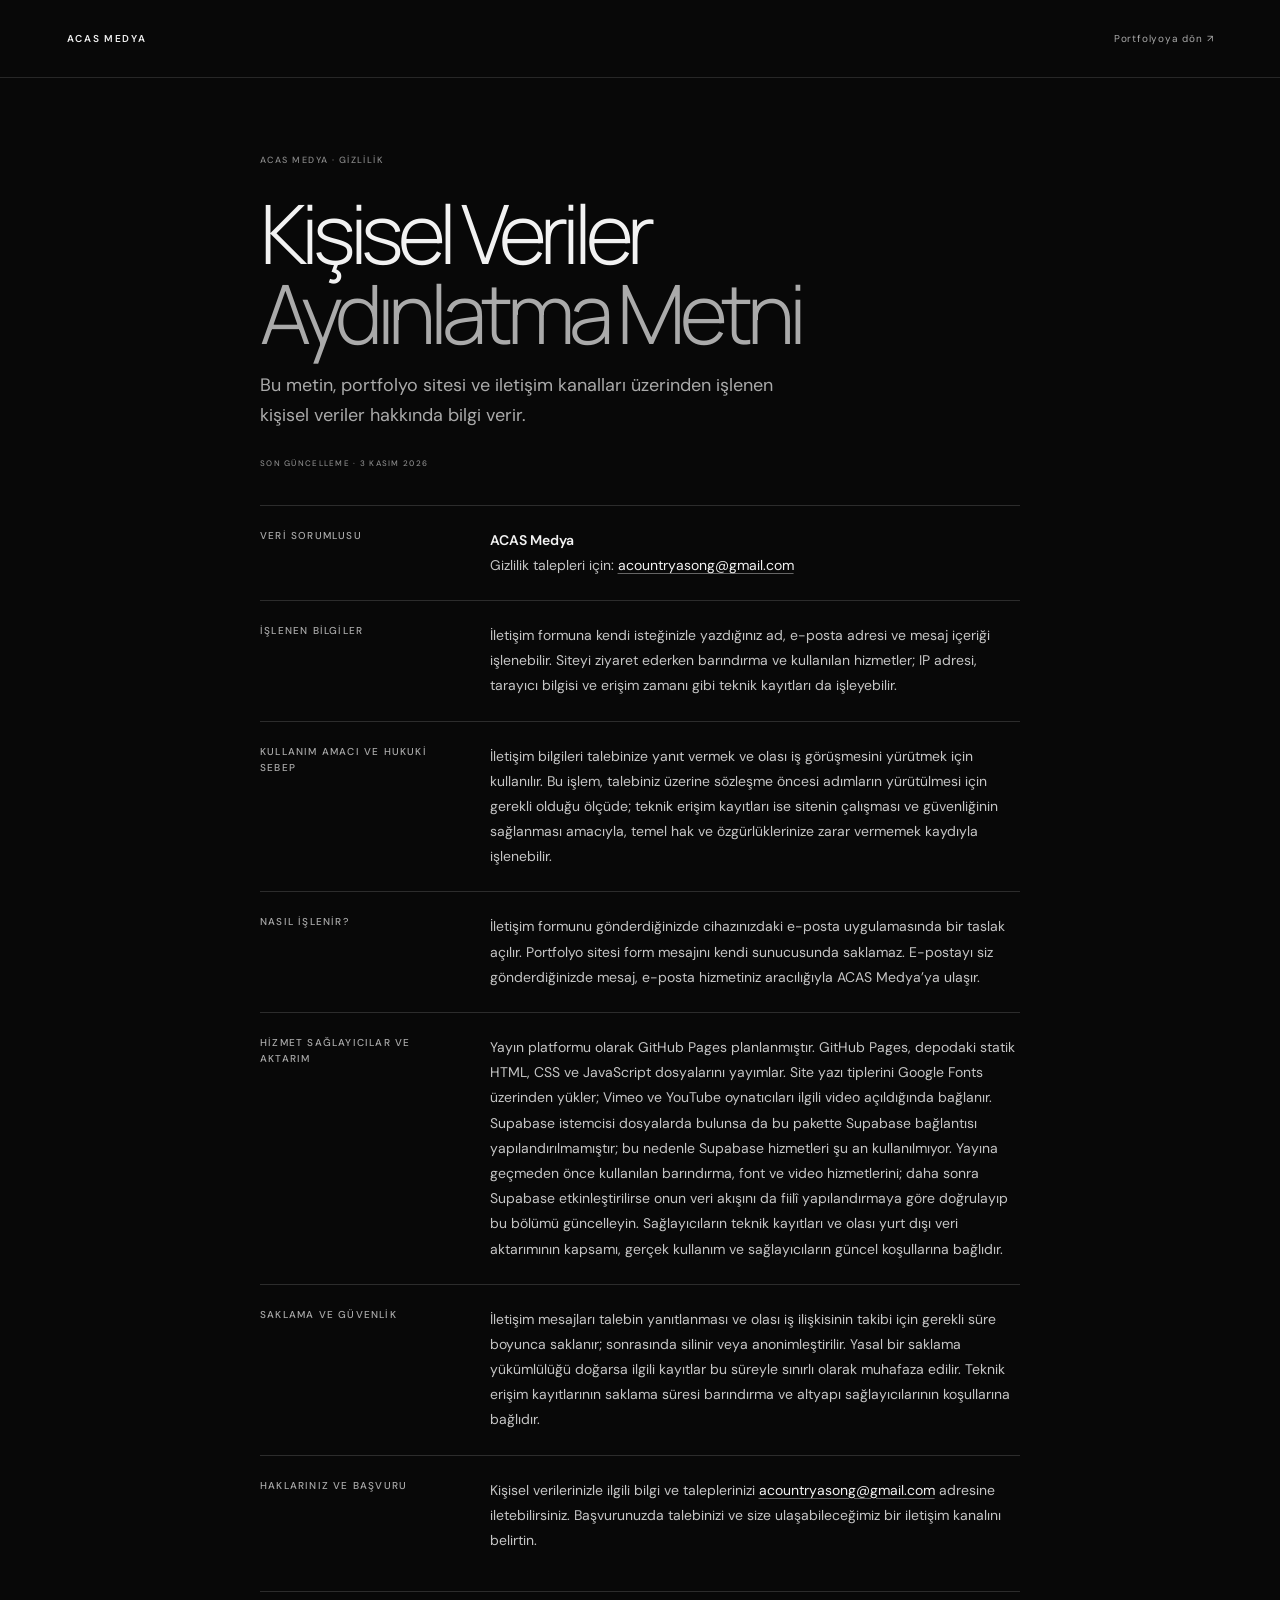
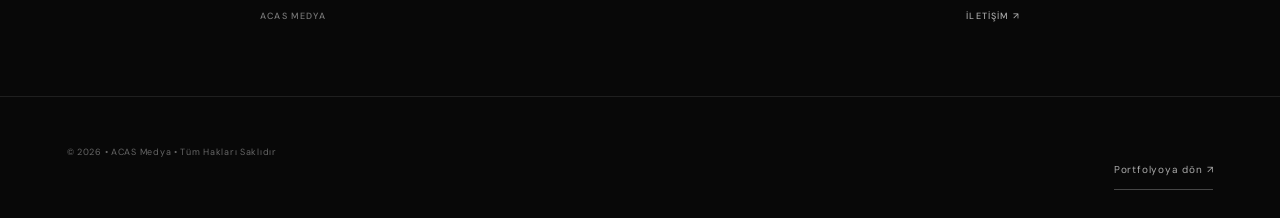
==== commit b092c3db: "Add files via upload" ====
--- a/privacy.html
+++ b/privacy.html
@@ -9,9 +9,9 @@
   <link rel="preconnect" href="https://fonts.googleapis.com">
   <link rel="preconnect" href="https://fonts.gstatic.com" crossorigin>
   <link href="https://fonts.googleapis.com/css2?family=DM+Sans:wght@300;400;500;600&family=Manrope:wght@300;400;500;600&display=swap" rel="stylesheet">
-  <link rel="stylesheet" href="styles.css?v=20261102-privacy1">
-  <link rel="stylesheet" href="project-layouts.css?v=20261102-privacy1">
-  <link rel="stylesheet" href="privacy.css?v=20261102-privacy1">
+  <link rel="stylesheet" href="styles.css?v=20261103-privacy4">
+  <link rel="stylesheet" href="project-layouts.css?v=20261103-privacy4">
+  <link rel="stylesheet" href="privacy.css?v=20261103-privacy4">
 </head>
 <body class="privacy-document">
   <header class="privacy-header">
@@ -23,7 +23,7 @@
       <p class="privacy-eyebrow">ACAS MEDYA · GİZLİLİK</p>
       <h1>Kişisel Veriler<br><span>Aydınlatma Metni</span></h1>
       <p class="privacy-lead">Bu metin, portfolyo sitesi ve iletişim kanalları üzerinden işlenen kişisel veriler hakkında bilgi verir.</p>
-      <p class="privacy-updated">SON GÜNCELLEME · 2 KASIM 2026</p>
+      <p class="privacy-updated">SON GÜNCELLEME · 3 KASIM 2026</p>
 
       <section class="privacy-section">
         <h2>Veri sorumlusu</h2>
@@ -47,7 +47,7 @@
 
       <section class="privacy-section">
         <h2>Hizmet sağlayıcılar ve aktarım</h2>
-        <p>Site şu anda Wix Headless üzerinden sunulmaktadır. Çalışması için ayrıca Google Fonts, Supabase ve Vimeo gibi hizmetlerden yararlanabilir. Sayfanın yüklenmesi, yönetim oturumu veya gömülü videonun oynatılması sırasında bu hizmet sağlayıcılar teknik verileri kendi hizmetleri kapsamında işleyebilir. Hizmet altyapıları Türkiye dışında bulunabileceğinden aktarım koşulları hizmet sağlayıcıya bağlıdır. Site GitHub Pages gibi başka bir platforma taşınırsa barındırma bilgisi bu metinde güncellenmelidir.</p>
+        <p>Yayın platformu olarak GitHub Pages planlanmıştır. GitHub Pages, depodaki statik HTML, CSS ve JavaScript dosyalarını yayımlar. Site yazı tiplerini Google Fonts üzerinden yükler; Vimeo ve YouTube oynatıcıları ilgili video açıldığında bağlanır. Supabase istemcisi dosyalarda bulunsa da bu pakette Supabase bağlantısı yapılandırılmamıştır; bu nedenle Supabase hizmetleri şu an kullanılmıyor. Yayına geçmeden önce kullanılan barındırma, font ve video hizmetlerini; daha sonra Supabase etkinleştirilirse onun veri akışını da fiilî yapılandırmaya göre doğrulayıp bu bölümü güncelleyin. Sağlayıcıların teknik kayıtları ve olası yurt dışı veri aktarımının kapsamı, gerçek kullanım ve sağlayıcıların güncel koşullarına bağlıdır.</p>
       </section>
 
       <section class="privacy-section">
--- a/styles.css
+++ b/styles.css
@@ -231,3 +231,6 @@
 .footer .privacy-footer-link{color:#777;font:500 9px/1.6 'DM Sans',sans-serif;letter-spacing:.08em;text-decoration:none;white-space:nowrap;transition:color .2s ease}
 @media(max-width:700px){.footer .footer-bottom{align-items:flex-start;flex-direction:column;gap:8px}.footer .privacy-footer-link{white-space:normal}.footer .privacy-cta-link{margin-top:13px}}
 @media(prefers-reduced-motion:reduce){.footer .privacy-cta-link,.footer .privacy-footer-link{transition:none}}
+
+.footer .privacy-cta-link{display:block;width:max-content;max-width:100%;margin-top:14px}
+@media(max-width:700px){.footer .privacy-cta-link{margin-top:13px}}
--- a/privacy.css
+++ b/privacy.css
@@ -1,23 +1,24 @@
-.privacy-document{min-height:100vh;background:#080808;color:#f2f2f2}
-.privacy-header{position:relative;z-index:2;min-height:78px;padding:23px 5.2vw;align-items:center;border-bottom:1px solid #ffffff20}
+.privacy-document{min-height:100vh;width:100%;max-width:100vw;overflow-x:hidden;background:#080808;color:#f2f2f2}
+.privacy-header{position:relative;inset:auto;z-index:2;display:flex;justify-content:space-between;align-items:center;gap:18px;flex-wrap:wrap;width:100%;min-height:78px;padding:23px 5.2vw;border-bottom:1px solid #ffffff20;box-sizing:border-box}
 .privacy-wordmark{font:600 10px/1 'DM Sans',sans-serif;letter-spacing:.17em;color:#eee}
 .privacy-back,.privacy-footer a{font:400 10px/1.5 'DM Sans',sans-serif;letter-spacing:.08em;color:#aaa;transition:color .2s ease}
+.privacy-back{text-align:right}
 .privacy-back:hover,.privacy-footer a:hover,.privacy-section a:hover{color:#fff}
-.privacy-main{min-height:calc(100svh - 144px);padding:clamp(52px,9vw,112px) 24px 96px}
-.privacy-sheet{width:min(100%,760px);margin:0 auto}
+.privacy-main{width:100%;min-height:calc(100svh - 144px);padding:clamp(44px,6vw,76px) 24px 72px;box-sizing:border-box}
+.privacy-sheet{width:min(100%,760px);max-width:760px;margin:0 auto;box-sizing:border-box}
 .privacy-eyebrow,.privacy-updated{margin:0;color:#888;font:500 9px/1.5 'DM Sans',sans-serif;letter-spacing:.16em}
-.privacy-sheet h1{margin:28px 0 20px;font:300 clamp(44px,8vw,82px)/.98 Manrope,sans-serif;letter-spacing:-.075em}
+.privacy-sheet h1{max-width:100%;margin:25px 0 18px;font:300 clamp(44px,8vw,82px)/.98 Manrope,sans-serif;letter-spacing:-.075em;white-space:normal;overflow-wrap:anywhere;word-break:normal}
 .privacy-sheet h1 span{color:#aaa}
 .privacy-lead{max-width:560px;margin:0;color:#aaa;font:400 clamp(15px,2vw,18px)/1.65 'DM Sans',sans-serif}
-.privacy-updated{margin-top:30px;font-size:8px}
-.privacy-section{display:grid;grid-template-columns:minmax(145px,.38fr) minmax(0,1fr);gap:28px;padding:24px 0;border-top:1px solid #ffffff25}
-.privacy-section:first-of-type{margin-top:42px}
+.privacy-updated{margin-top:26px;font-size:8px}
+.privacy-section{display:grid;grid-template-columns:minmax(145px,.38fr) minmax(0,1fr);gap:28px;min-width:0;padding:22px 0;border-top:1px solid #ffffff25}
+.privacy-section:first-of-type{margin-top:36px}
 .privacy-section h2{margin:0;color:#aaa;font:500 10px/1.6 'DM Sans',sans-serif;letter-spacing:.12em;text-transform:uppercase}
-.privacy-section p{margin:0;color:#c5c5c5;font:400 14px/1.8 'DM Sans',sans-serif}
+.privacy-section p{min-width:0;margin:0;color:#c5c5c5;font:400 14px/1.8 'DM Sans',sans-serif;overflow-wrap:anywhere}
 .privacy-section strong{color:#f3f3f3;font-weight:600}
 .privacy-section a{color:#f3f3f3;text-decoration:underline;text-decoration-color:#ffffff60;text-underline-offset:3px}
 .privacy-endnote{display:flex;justify-content:space-between;gap:20px;margin-top:16px;padding-top:18px;border-top:1px solid #ffffff25;color:#777;font:500 9px/1.5 'DM Sans',sans-serif;letter-spacing:.13em}
 .privacy-endnote a{color:#aaa}
 .privacy-footer{position:relative;display:flex;justify-content:space-between;align-items:center;gap:18px;max-width:1400px;margin:0 auto;padding:20px 5.2vw 28px;border-top:1px solid #ffffff18;color:#666;font:400 9px/1.5 'DM Sans',sans-serif;letter-spacing:.08em}
-@media(max-width:600px){.privacy-header{min-height:64px;padding:20px 6vw}.privacy-main{padding:58px 6vw 72px}.privacy-sheet h1{font-size:clamp(42px,12vw,60px)}.privacy-section{grid-template-columns:1fr;gap:8px;padding:20px 0}.privacy-section:first-of-type{margin-top:32px}.privacy-section p{font-size:13px;line-height:1.75}.privacy-footer{align-items:flex-start;flex-direction:column;padding:18px 6vw 24px}.privacy-endnote{font-size:8px}}
-@media(prefers-reduced-motion:reduce){.privacy-back,.privacy-footer a{transition:none}}
+@media(max-width:600px){.privacy-header{min-height:64px;padding:20px 6vw}.privacy-main{padding:42px 6vw 56px}.privacy-sheet h1{font-size:clamp(39px,10.5vw,52px);line-height:1}.privacy-sheet h1 span{display:block}.privacy-section{grid-template-columns:1fr;gap:7px;padding:18px 0}.privacy-section:first-of-type{margin-top:28px}.privacy-section p{font-size:13px;line-height:1.75}.privacy-footer{align-items:flex-start;flex-direction:column;padding:18px 6vw 24px}.privacy-endnote{font-size:8px}}
+@media(prefers-reduced-motion:reduce){.privacy-back,.privacy-footer a{transition:none}}
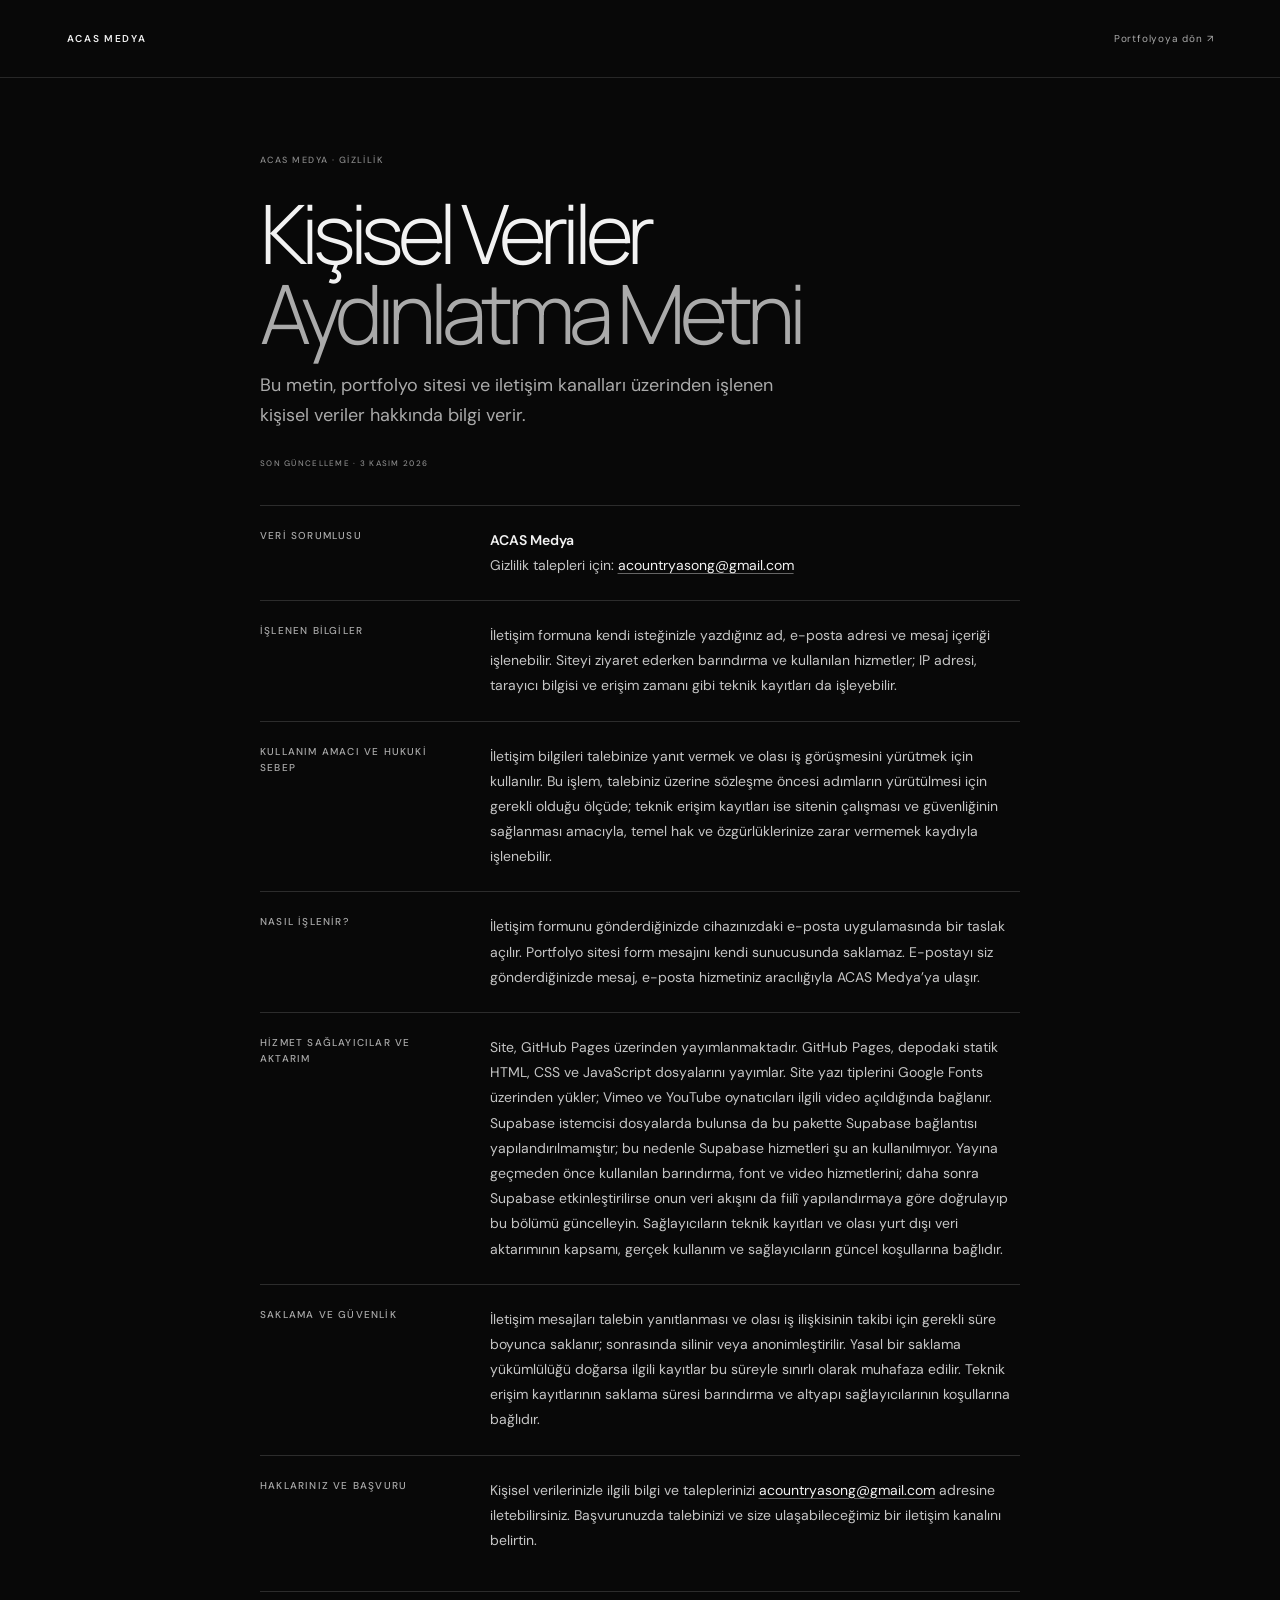
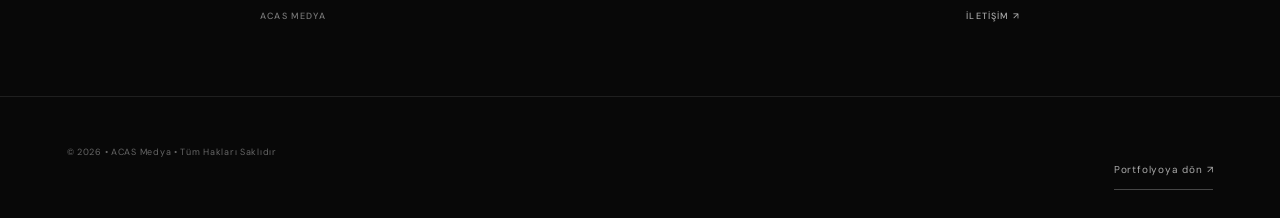
==== commit 642ae63d: "Add files via upload" ====
--- a/privacy.html
+++ b/privacy.html
@@ -47,7 +47,7 @@
 
       <section class="privacy-section">
         <h2>Hizmet sağlayıcılar ve aktarım</h2>
-        <p>Yayın platformu olarak GitHub Pages planlanmıştır. GitHub Pages, depodaki statik HTML, CSS ve JavaScript dosyalarını yayımlar. Site yazı tiplerini Google Fonts üzerinden yükler; Vimeo ve YouTube oynatıcıları ilgili video açıldığında bağlanır. Supabase istemcisi dosyalarda bulunsa da bu pakette Supabase bağlantısı yapılandırılmamıştır; bu nedenle Supabase hizmetleri şu an kullanılmıyor. Yayına geçmeden önce kullanılan barındırma, font ve video hizmetlerini; daha sonra Supabase etkinleştirilirse onun veri akışını da fiilî yapılandırmaya göre doğrulayıp bu bölümü güncelleyin. Sağlayıcıların teknik kayıtları ve olası yurt dışı veri aktarımının kapsamı, gerçek kullanım ve sağlayıcıların güncel koşullarına bağlıdır.</p>
+        <p>Site, GitHub Pages üzerinden yayımlanmaktadır. GitHub Pages, depodaki statik HTML, CSS ve JavaScript dosyalarını yayımlar. Site yazı tiplerini Google Fonts üzerinden yükler; Vimeo ve YouTube oynatıcıları ilgili video açıldığında bağlanır. Supabase istemcisi dosyalarda bulunsa da bu pakette Supabase bağlantısı yapılandırılmamıştır; bu nedenle Supabase hizmetleri şu an kullanılmıyor. Yayına geçmeden önce kullanılan barındırma, font ve video hizmetlerini; daha sonra Supabase etkinleştirilirse onun veri akışını da fiilî yapılandırmaya göre doğrulayıp bu bölümü güncelleyin. Sağlayıcıların teknik kayıtları ve olası yurt dışı veri aktarımının kapsamı, gerçek kullanım ve sağlayıcıların güncel koşullarına bağlıdır.</p>
       </section>
 
       <section class="privacy-section">
--- a/styles.css
+++ b/styles.css
@@ -50,7 +50,8 @@
 .project-stat-eyebrow{margin:0 0 10px;color:#aaa;font-size:8px;letter-spacing:.17em}
 .project-stat-grid{display:grid;grid-template-columns:repeat(2,minmax(0,1fr));gap:10px}
 .project-stat-card{display:grid;align-content:start;justify-items:start;gap:8px;min-width:0;min-height:132px;padding:15px;border:1px solid #ffffff24;background:radial-gradient(ellipse at 90% 0%,#a0a0a01a,transparent 48%),#101010;color:#eee;text-align:left;cursor:pointer;transition:transform .2s ease,border-color .2s ease,background-color .2s ease}
-.project-stat-card:hover,.project-stat-card:focus-visible{transform:translateY(-3px);border-color:#ffffff70;background-color:#161616;outline:none}
+.project-stat-card:not(.project-stat-card-static):hover,.project-stat-card:not(.project-stat-card-static):focus-visible{transform:translateY(-3px);border-color:#ffffff70;background-color:#161616;outline:none}
+.project-stat-card-static{cursor:default}
 .project-stat-period{color:#bcbcbc;font-size:8px;letter-spacing:.1em;text-transform:uppercase}
 .project-stat-card strong{font:400 clamp(23px,2.7vw,36px)/1 Manrope,sans-serif;letter-spacing:-.06em}
 .project-stat-label{font-size:9px;color:#ddd}
